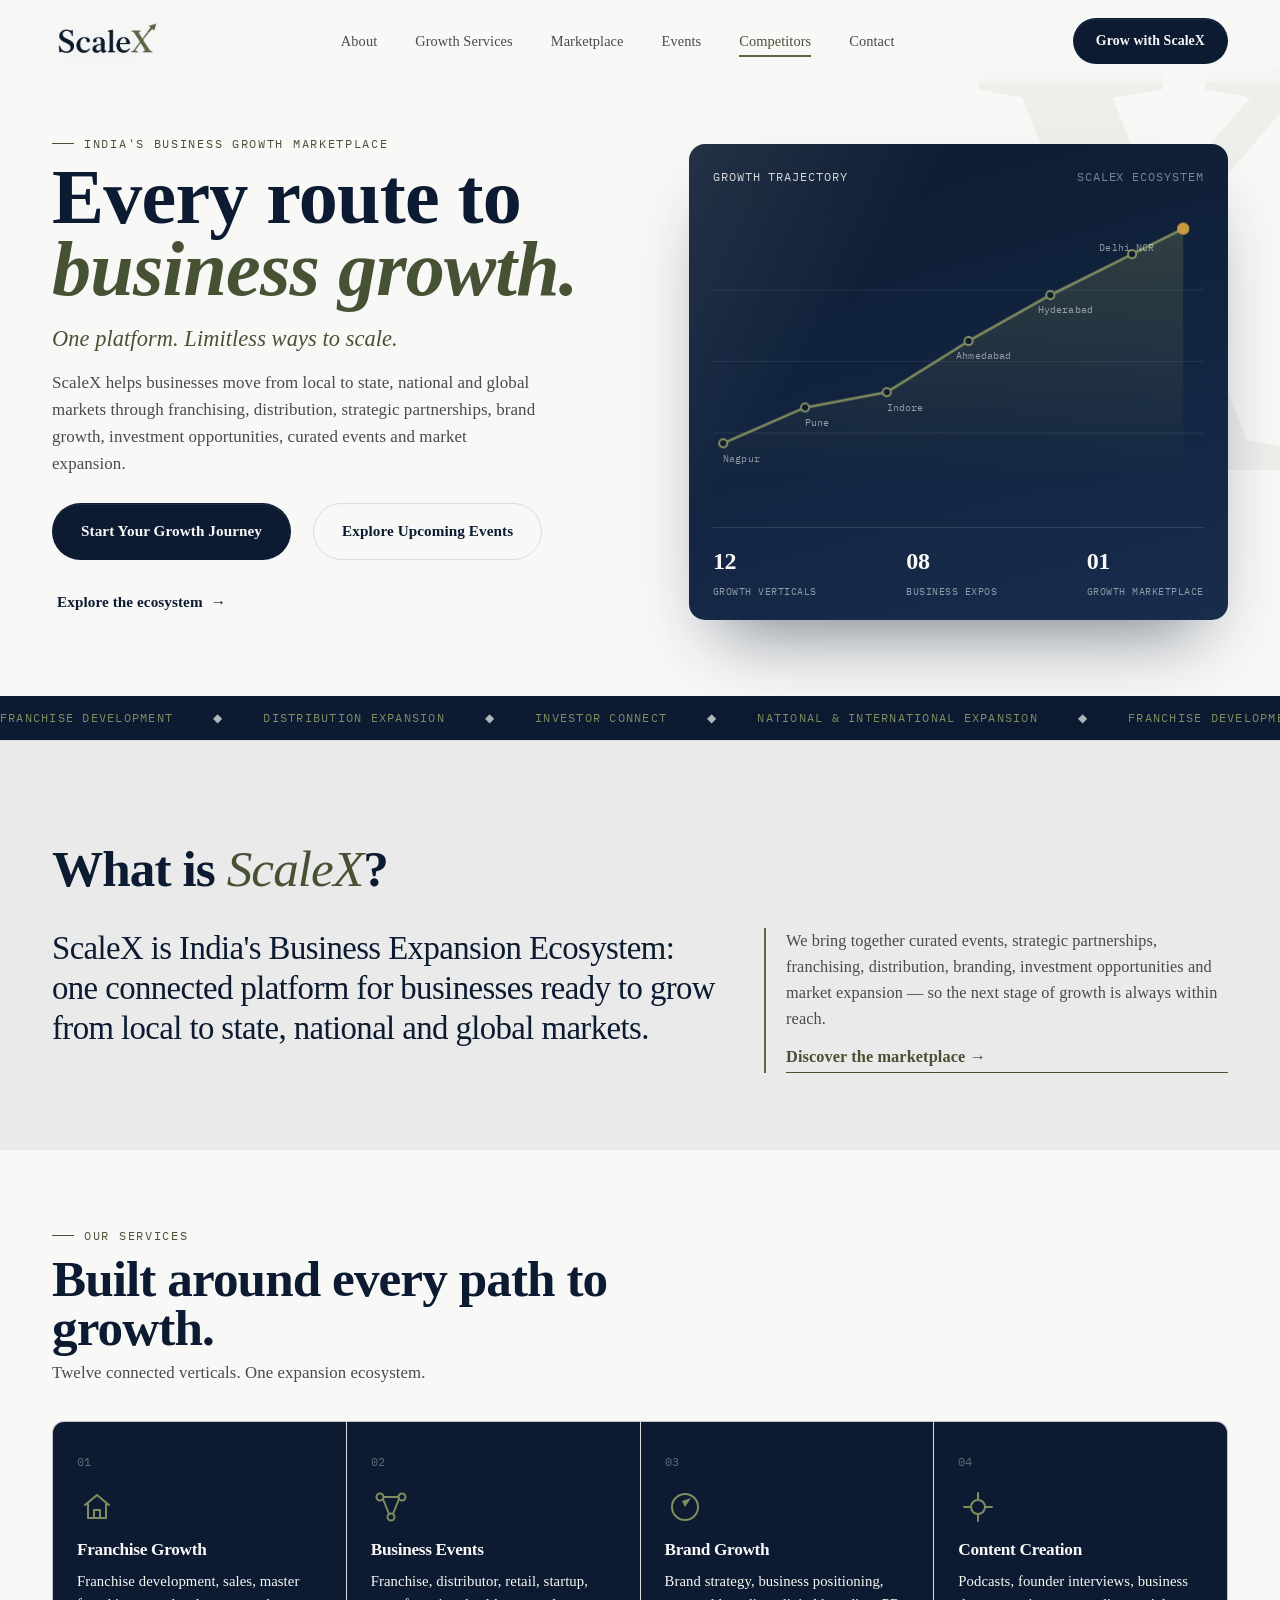
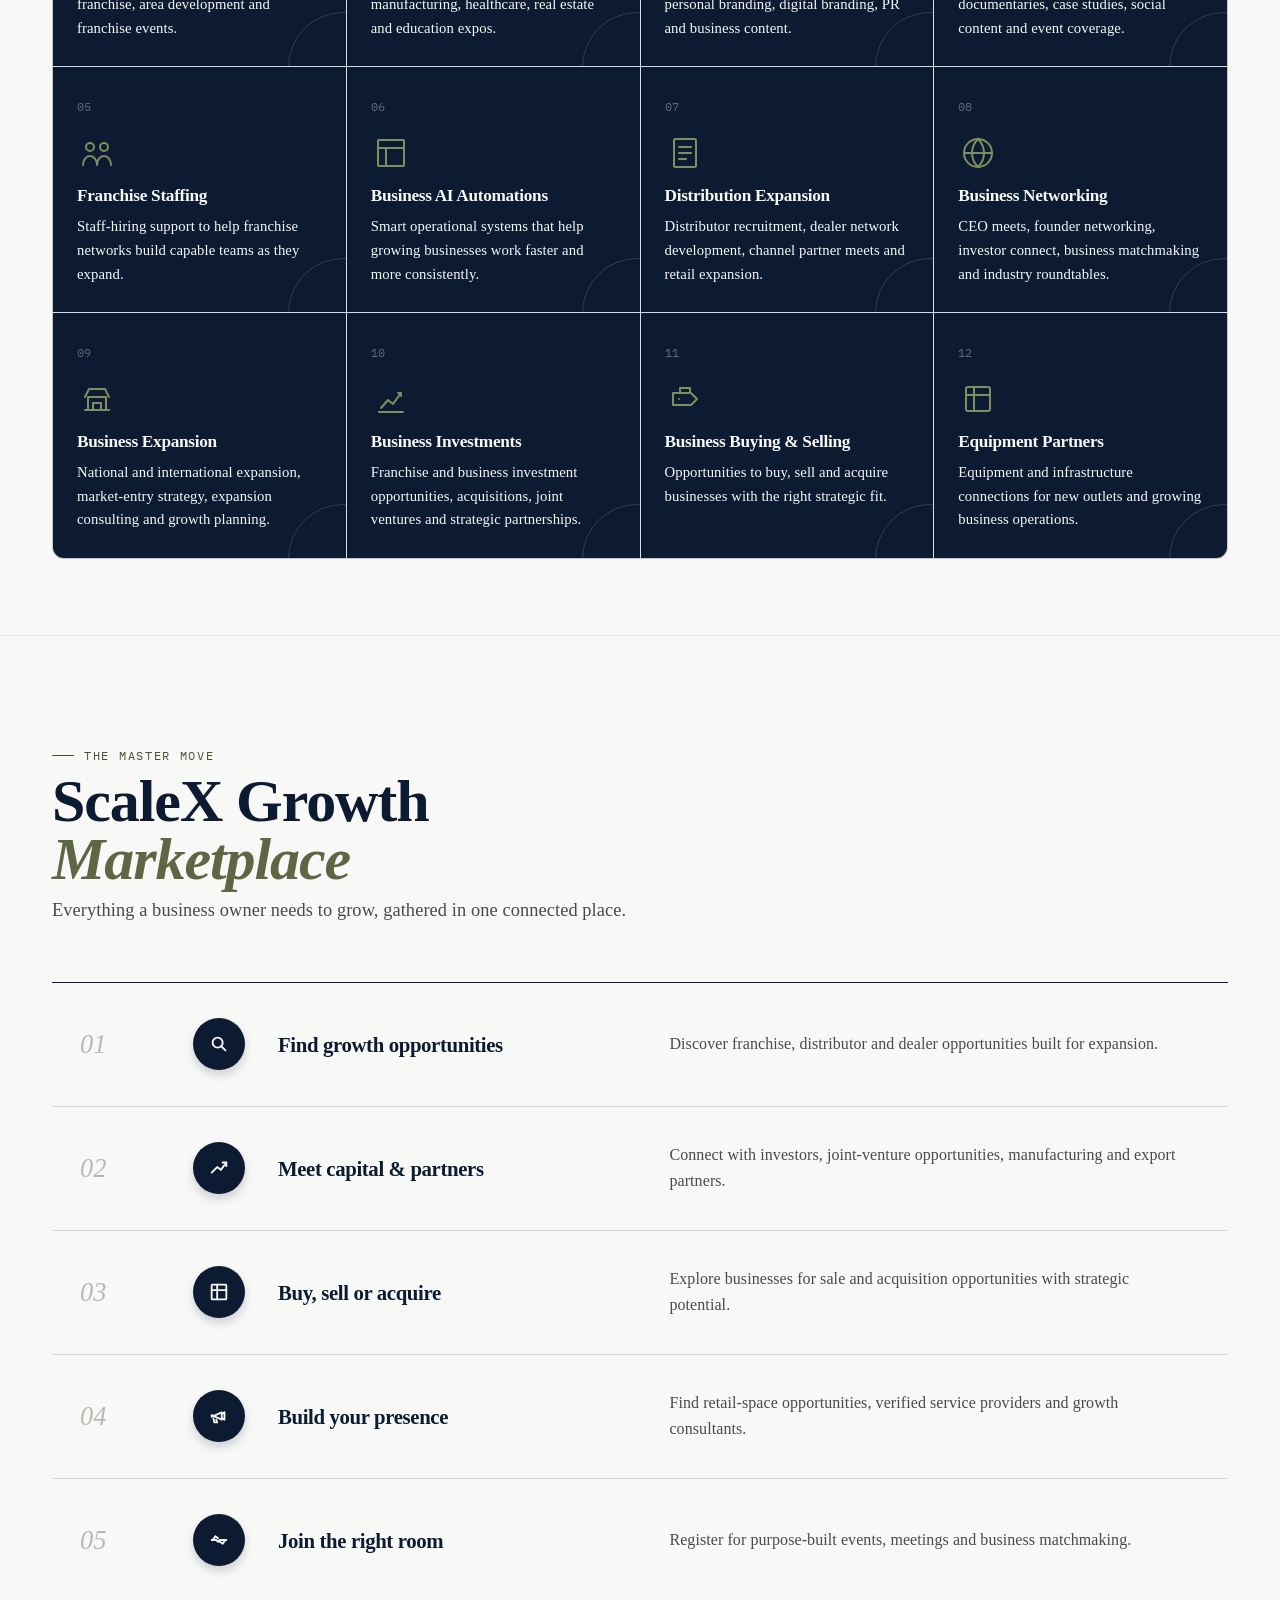
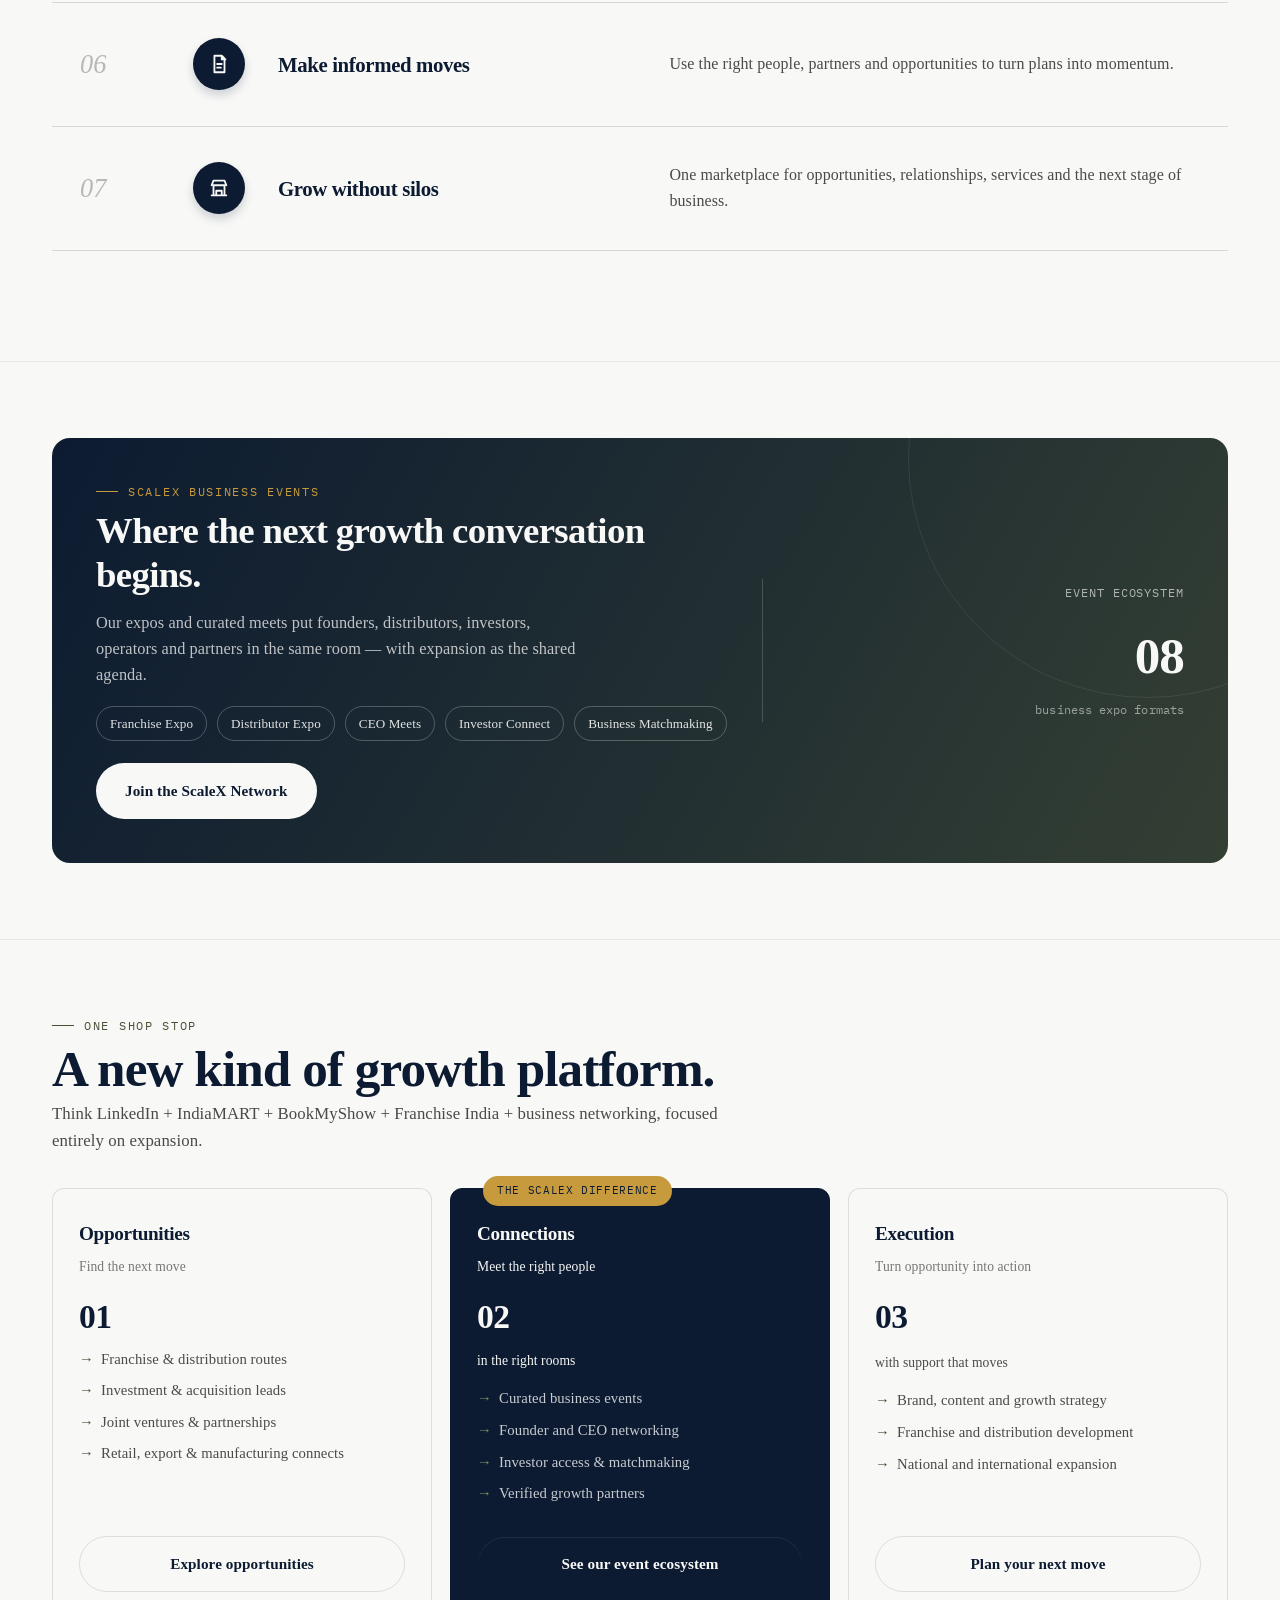
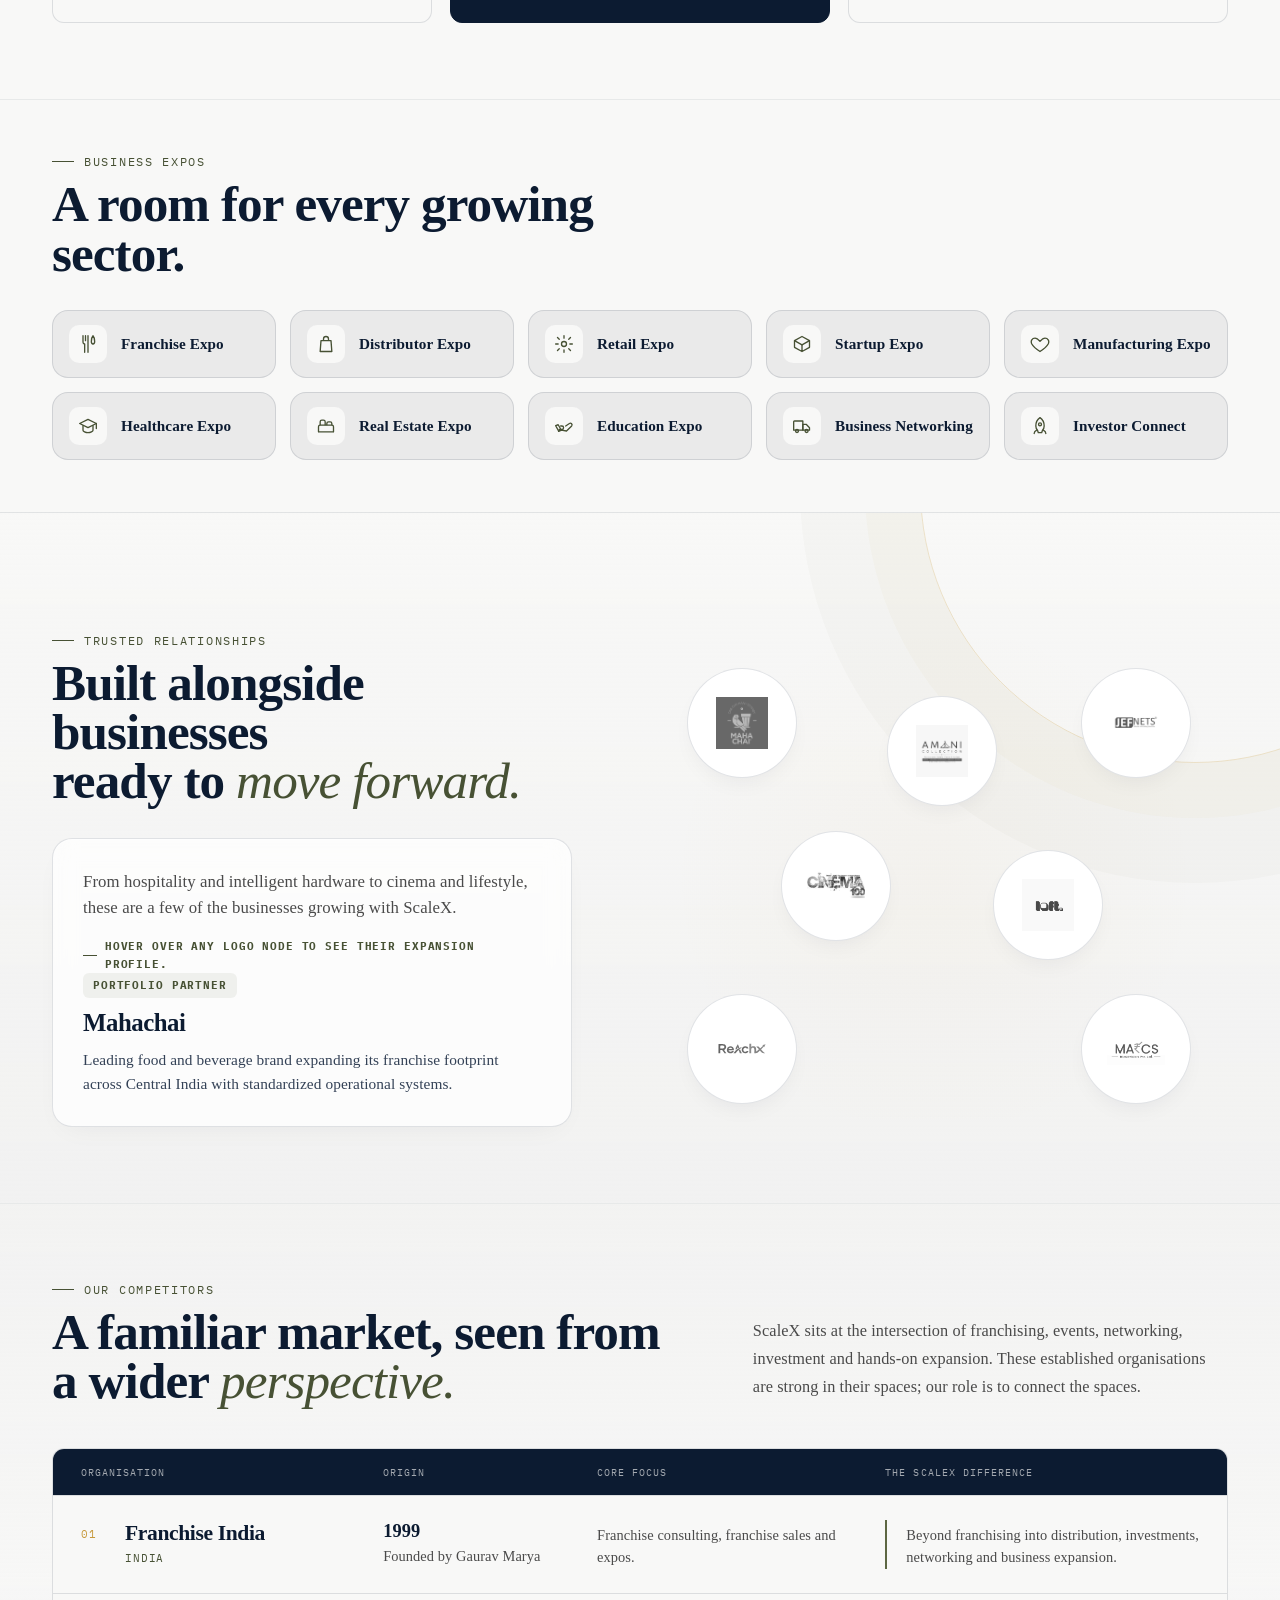
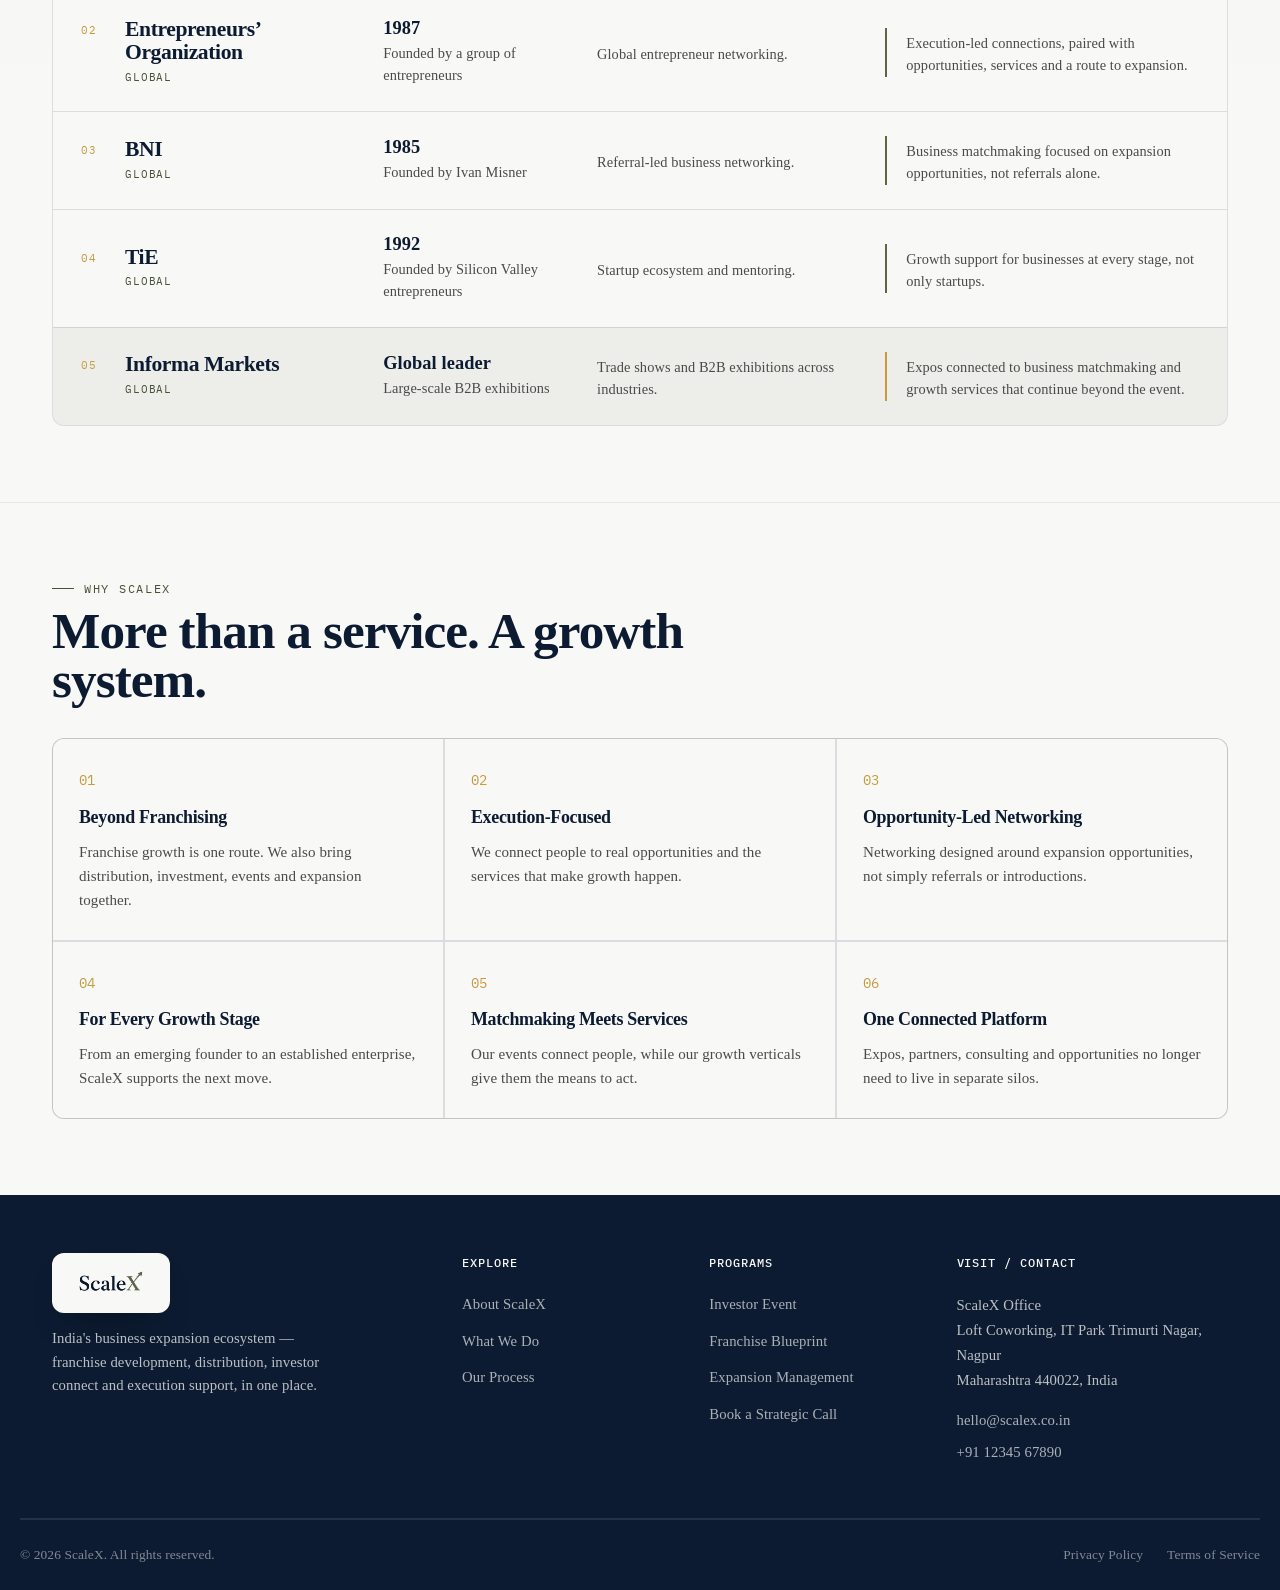
==== index.html @ 01bc5c1a "Initial commit" ====
<!DOCTYPE html>
<html lang="en">
<head>
<meta charset="UTF-8">
<meta name="viewport" content="width=device-width, initial-scale=1.0">
<title>ScaleX — India's Business Expansion Ecosystem</title>
<meta name="description" content="ScaleX is India's business growth marketplace for franchising, distribution, events, brand growth, investment opportunities and expansion partnerships.">
<link rel="icon" type="image/png" href="assets/favicon.png">

<link rel="preconnect" href="https://fonts.googleapis.com">
<link rel="preconnect" href="https://fonts.gstatic.com" crossorigin>
<link href="https://fonts.googleapis.com/css2?family=Inter:wght@400;500;600;700&family=IBM+Plex+Mono:wght@400;500&display=swap" rel="stylesheet">

<link rel="stylesheet" href="style.css">
</head>
<body>

<!-- progress bar -->
<div class="scroll-progress" id="scrollProgress"></div>

<!-- ============ NAV ============ -->
<header class="site-header" id="siteHeader">
  <div class="wrap header-inner">
    <a href="#top" class="brand">
      <img src="assets/logo.png" alt="ScaleX logo" class="brand-mark">
    </a>

    <nav class="main-nav" id="mainNav">
      <a href="#what-is" class="nav-link">About</a>
      <a href="#services" class="nav-link">Growth Services</a>
      <a href="#process" class="nav-link">Marketplace</a>
      <a href="#investor-event" class="nav-link">Events</a>
      <a href="#competitors" class="nav-link">Competitors</a>
      <a href="contact.html" class="nav-link">Contact</a>
    </nav>

    <div class="header-cta">
      <a href="#call-form" class="btn btn-primary btn-sm open-call-form">Grow with ScaleX</a>
    </div>

    <button class="nav-toggle" id="navToggle" aria-label="Toggle menu" aria-expanded="false">
      <span></span><span></span><span></span>
    </button>
  </div>
</header>

<!-- ============ HERO ============ -->
<section class="hero" id="top">
  <div class="hero-watermark" aria-hidden="true">X</div>

  <div class="wrap hero-inner">
    <div class="hero-copy">
      <p class="eyebrow reveal">India's Business Growth Marketplace</p>
      <h1 class="hero-title">
        <span class="reveal" style="--d:0">Every route to</span>
        <span class="reveal accent-italic" style="--d:1">business growth.</span>
      </h1>
      <p class="hero-sub reveal" style="--d:2">One platform. Limitless ways to scale.</p>
      <p class="hero-desc reveal" style="--d:3">
        ScaleX helps businesses move from local to state, national and global markets
        through franchising, distribution, strategic partnerships, brand growth,
        investment opportunities, curated events and market expansion.
      </p>

      <div class="hero-ctas reveal" style="--d:4">
        <a href="#call-form" class="btn btn-primary open-call-form">Start Your Growth Journey</a>
        <a href="#investor-event" class="btn btn-outline">Explore Upcoming Events</a>
        <a href="#services" class="btn btn-text">Explore the ecosystem <span class="arrow-glyph">&#8594;</span></a>
      </div>
    </div>

    <div class="hero-visual reveal" style="--d:2">
      <div class="ascent-card">
        <div class="ascent-head">
          <span class="mono-tag">GROWTH TRAJECTORY</span>
          <span class="mono-tag mono-tag--muted">SCALEX ECOSYSTEM</span>
        </div>
        <svg viewBox="0 0 480 300" class="ascent-svg" id="ascentSvg" preserveAspectRatio="none">
          <defs>
            <linearGradient id="fillGrad" x1="0" y1="0" x2="0" y2="1">
              <stop offset="0%" stop-color="#6F7B4F" stop-opacity="0.35"/>
              <stop offset="100%" stop-color="#6F7B4F" stop-opacity="0"/>
            </linearGradient>
          </defs>
          <!-- grid -->
          <g class="grid-lines">
            <line x1="0" y1="230" x2="480" y2="230"/>
            <line x1="0" y1="160" x2="480" y2="160"/>
            <line x1="0" y1="90" x2="480" y2="90"/>
          </g>
          <path id="areaPath" class="area-path" d="M10,240 L90,205 L170,190 L250,140 L330,95 L410,55 L460,30 L460,280 L10,280 Z" fill="url(#fillGrad)" />
          <path id="linePath" class="line-path" d="M10,240 L90,205 L170,190 L250,140 L330,95 L410,55 L460,30" />
          <g class="node-group">
            <circle cx="10" cy="240" r="4" class="node-dot"/>
            <circle cx="90" cy="205" r="4" class="node-dot"/>
            <circle cx="170" cy="190" r="4" class="node-dot"/>
            <circle cx="250" cy="140" r="4" class="node-dot"/>
            <circle cx="330" cy="95" r="4" class="node-dot"/>
            <circle cx="410" cy="55" r="4" class="node-dot"/>
            <circle cx="460" cy="30" r="5" class="node-dot node-dot--end"/>
          </g>
          <text x="10" y="258" class="node-label">Nagpur</text>
          <text x="90" y="223" class="node-label">Pune</text>
          <text x="170" y="208" class="node-label">Indore</text>
          <text x="238" y="158" class="node-label">Ahmedabad</text>
          <text x="318" y="113" class="node-label">Hyderabad</text>
          <text x="378" y="52" class="node-label">Delhi NCR</text>
        </svg>
        <div class="ascent-foot">
          <div class="ascent-stat">
            <span class="ascent-num">12</span>
            <span class="ascent-lbl">Growth Verticals</span>
          </div>
          <div class="ascent-stat">
            <span class="ascent-num">08</span>
            <span class="ascent-lbl">Business Expos</span>
          </div>
          <div class="ascent-stat">
            <span class="ascent-num">01</span>
            <span class="ascent-lbl">Growth Marketplace</span>
          </div>
        </div>
      </div>
    </div>
  </div>

  <div class="hero-marquee" aria-hidden="true">
    <div class="hero-marquee-track">
      <span>FRANCHISE DEVELOPMENT</span><span>&#9670;</span>
      <span>DISTRIBUTION EXPANSION</span><span>&#9670;</span>
      <span>INVESTOR CONNECT</span><span>&#9670;</span>
      <span>NATIONAL &amp; INTERNATIONAL EXPANSION</span><span>&#9670;</span>
      <span>FRANCHISE DEVELOPMENT</span><span>&#9670;</span>
      <span>DISTRIBUTION EXPANSION</span><span>&#9670;</span>
      <span>INVESTOR CONNECT</span><span>&#9670;</span>
      <span>NATIONAL &amp; INTERNATIONAL EXPANSION</span><span>&#9670;</span>
    </div>
  </div>
</section>

<!-- ============ WHAT IS SCALEX ============ -->
<section class="section what-is" id="what-is">
  <div class="wrap">
    <div class="section-head">
      <p class="eyebrow reveal">About ScaleX</p>
      <h2 class="reveal">What is <span class="accent-italic">ScaleX</span>?</h2>
    </div>
    <div class="what-is-grid">
      <p class="lead-statement reveal">
        ScaleX is India's Business Expansion Ecosystem: one connected platform for
        businesses ready to grow from local to state, national and global markets.
      </p>
      <div class="what-is-side reveal">
        <p>We bring together curated events, strategic partnerships, franchising, distribution, branding, investment opportunities and market expansion &mdash; so the next stage of growth is always within reach.</p>
        <a href="#process" class="text-link">Discover the marketplace <span class="arrow-glyph">&#8594;</span></a>
      </div>
    </div>
  </div>
</section>

<!-- ============ WHAT WE DO ============ -->
<section class="section services" id="services">
  <div class="wrap">
    <div class="section-head">
      <p class="eyebrow reveal">Our Services</p>
      <h2 class="reveal">Built around every path to growth.</h2>
      <p class="section-sub reveal">Twelve connected verticals. One expansion ecosystem.</p>
    </div>

    <div class="services-grid">
      <article class="service-card reveal">
        <span class="service-idx">01</span>
        <div class="service-icon">
          <svg viewBox="0 0 40 40" fill="none"><path d="M8 18L20 8l12 10M11 17v14h18V17" stroke="currentColor" stroke-width="2" stroke-linecap="round" stroke-linejoin="round"/><path d="M17 31v-8h6v8" stroke="currentColor" stroke-width="2" stroke-linejoin="round"/></svg>
        </div>
        <h3>Franchise Growth</h3>
        <p>Franchise development, sales, master franchise, area development and franchise events.</p>
      </article>

      <article class="service-card reveal">
        <span class="service-idx">02</span>
        <div class="service-icon">
          <svg viewBox="0 0 40 40" fill="none"><circle cx="9" cy="10" r="3.5" stroke="currentColor" stroke-width="2"/><circle cx="31" cy="10" r="3.5" stroke="currentColor" stroke-width="2"/><circle cx="20" cy="30" r="3.5" stroke="currentColor" stroke-width="2"/><path d="M12 12l6 15M28 12l-6 15M12.5 10h15" stroke="currentColor" stroke-width="2" stroke-linecap="round"/></svg>
        </div>
        <h3>Business Events</h3>
        <p>Franchise, distributor, retail, startup, manufacturing, healthcare, real estate and education expos.</p>
      </article>

      <article class="service-card reveal">
        <span class="service-idx">03</span>
        <div class="service-icon">
          <svg viewBox="0 0 40 40" fill="none"><circle cx="20" cy="20" r="13" stroke="currentColor" stroke-width="2"/><path d="M20 20l6-9-9 3 3 6z" fill="currentColor"/></svg>
        </div>
        <h3>Brand Growth</h3>
        <p>Brand strategy, business positioning, personal branding, digital branding, PR and business content.</p>
      </article>

      <article class="service-card reveal">
        <span class="service-idx">04</span>
        <div class="service-icon">
          <svg viewBox="0 0 40 40" fill="none"><path d="M20 6v6M20 28v6M6 20h6M28 20h6" stroke="currentColor" stroke-width="2" stroke-linecap="round"/><circle cx="20" cy="20" r="7" stroke="currentColor" stroke-width="2"/></svg>
        </div>
        <h3>Content Creation</h3>
        <p>Podcasts, founder interviews, business documentaries, case studies, social content and event coverage.</p>
      </article>

      <article class="service-card reveal">
        <span class="service-idx">05</span>
        <div class="service-icon">
          <svg viewBox="0 0 40 40" fill="none"><circle cx="13" cy="14" r="4" stroke="currentColor" stroke-width="2"/><circle cx="27" cy="14" r="4" stroke="currentColor" stroke-width="2"/><path d="M6 32c0-5 3-9 7-9s7 4 7 9M20 32c0-5 3-9 7-9s7 4 7 9" stroke="currentColor" stroke-width="2" stroke-linecap="round"/></svg>
        </div>
        <h3>Franchise Staffing</h3>
        <p>Staff-hiring support to help franchise networks build capable teams as they expand.</p>
      </article>

      <article class="service-card reveal">
        <span class="service-idx">06</span>
        <div class="service-icon">
          <svg viewBox="0 0 40 40" fill="none"><rect x="7" y="7" width="26" height="26" rx="1" stroke="currentColor" stroke-width="2"/><path d="M7 15h26M15 33V15" stroke="currentColor" stroke-width="2"/></svg>
        </div>
        <h3>Business AI Automations</h3>
        <p>Smart operational systems that help growing businesses work faster and more consistently.</p>
      </article>

      <article class="service-card reveal">
        <span class="service-idx">07</span>
        <div class="service-icon">
          <svg viewBox="0 0 40 40" fill="none"><rect x="9" y="6" width="22" height="28" rx="1.5" stroke="currentColor" stroke-width="2"/><path d="M14 14h12M14 20h12M14 26h7" stroke="currentColor" stroke-width="2" stroke-linecap="round"/></svg>
        </div>
        <h3>Distribution Expansion</h3>
        <p>Distributor recruitment, dealer network development, channel partner meets and retail expansion.</p>
      </article>

      <article class="service-card reveal">
        <span class="service-idx">08</span>
        <div class="service-icon">
          <svg viewBox="0 0 40 40" fill="none"><circle cx="20" cy="20" r="14" stroke="currentColor" stroke-width="2"/><path d="M6 20h28M20 6c4 4 6 9 6 14s-2 10-6 14c-4-4-6-9-6-14s2-10 6-14z" stroke="currentColor" stroke-width="2"/></svg>
        </div>
        <h3>Business Networking</h3>
        <p>CEO meets, founder networking, investor connect, business matchmaking and industry roundtables.</p>
      </article>
      <article class="service-card reveal">
        <span class="service-idx">09</span>
        <div class="service-icon"><svg viewBox="0 0 40 40" fill="none"><path d="M8 31h24M11 31V18h18v13M8 18l4-8h16l4 8M16 31v-7h8v7" stroke="currentColor" stroke-width="2" stroke-linecap="round" stroke-linejoin="round"/></svg></div>
        <h3>Business Expansion</h3>
        <p>National and international expansion, market-entry strategy, expansion consulting and growth planning.</p>
      </article>
      <article class="service-card reveal">
        <span class="service-idx">10</span>
        <div class="service-icon"><svg viewBox="0 0 40 40" fill="none"><path d="M10 29l7-8 5 4 8-11M27 14h3v3" stroke="currentColor" stroke-width="2" stroke-linecap="round" stroke-linejoin="round"/><path d="M8 33h24" stroke="currentColor" stroke-width="2" stroke-linecap="round"/></svg></div>
        <h3>Business Investments</h3>
        <p>Franchise and business investment opportunities, acquisitions, joint ventures and strategic partnerships.</p>
      </article>
      <article class="service-card reveal">
        <span class="service-idx">11</span>
        <div class="service-icon"><svg viewBox="0 0 40 40" fill="none"><path d="M8 14h18l6 6-6 6H8zM15 14V9h10v5M14 20h.01" stroke="currentColor" stroke-width="2" stroke-linecap="round" stroke-linejoin="round"/></svg></div>
        <h3>Business Buying &amp; Selling</h3>
        <p>Opportunities to buy, sell and acquire businesses with the right strategic fit.</p>
      </article>
      <article class="service-card reveal">
        <span class="service-idx">12</span>
        <div class="service-icon"><svg viewBox="0 0 40 40" fill="none"><rect x="8" y="8" width="24" height="24" rx="2" stroke="currentColor" stroke-width="2"/><path d="M8 16h24M16 8v24" stroke="currentColor" stroke-width="2"/></svg></div>
        <h3>Equipment Partners</h3>
        <p>Equipment and infrastructure connections for new outlets and growing business operations.</p>
      </article>
    </div>
  </div>
</section>

<!-- ============ PROCESS ============ -->
<section class="expansion-process" id="process" aria-labelledby="process-title">
  <div class="wrap">
    <header class="process-header">
      <p class="process-eyebrow">The master move</p>
      <h2 id="process-title">ScaleX Growth <em>Marketplace</em></h2>
      <p>Everything a business owner needs to grow, gathered in one connected place.</p>
    </header>
    <ol class="process-list">
      <li class="process-row">
        <article class="process-card"><span class="process-number">01</span><h3>Find growth opportunities</h3><p>Discover franchise, distributor and dealer opportunities built for expansion.</p></article>
        <span class="process-node"><svg viewBox="0 0 24 24" aria-hidden="true"><circle cx="10.5" cy="10.5" r="5.5"/><path d="m15 15 4 4"/></svg></span>
      </li>
      <li class="process-row">
        <article class="process-card"><span class="process-number">02</span><h3>Meet capital &amp; partners</h3><p>Connect with investors, joint-venture opportunities, manufacturing and export partners.</p></article>
        <span class="process-node"><svg viewBox="0 0 24 24" aria-hidden="true"><path d="M4 17 10 11l4 3 6-8"/><path d="M16 6h4v4"/></svg></span>
      </li>
      <li class="process-row">
        <article class="process-card"><span class="process-number">03</span><h3>Buy, sell or acquire</h3><p>Explore businesses for sale and acquisition opportunities with strategic potential.</p></article>
        <span class="process-node"><svg viewBox="0 0 24 24" aria-hidden="true"><rect x="4" y="4" width="16" height="16" rx="1"/><path d="M4 10h16M10 4v16"/></svg></span>
      </li>
      <li class="process-row">
        <article class="process-card"><span class="process-number">04</span><h3>Build your presence</h3><p>Find retail-space opportunities, verified service providers and growth consultants.</p></article>
        <span class="process-node"><svg viewBox="0 0 24 24" aria-hidden="true"><path d="m4 13 11-5v8L4 11zM15 10l3-2v8l-3-2M6 15l1 4h3l-1-3"/></svg></span>
      </li>
      <li class="process-row">
        <article class="process-card"><span class="process-number">05</span><h3>Join the right room</h3><p>Register for purpose-built events, meetings and business matchmaking.</p></article>
        <span class="process-node"><svg viewBox="0 0 24 24" aria-hidden="true"><path d="M4 12h5l2 2 2-2h7M5 12l3-4 3 2M19 12l-3 4-3-2"/></svg></span>
      </li>
      <li class="process-row">
        <article class="process-card"><span class="process-number">06</span><h3>Make informed moves</h3><p>Use the right people, partners and opportunities to turn plans into momentum.</p></article>
        <span class="process-node"><svg viewBox="0 0 24 24" aria-hidden="true"><path d="M7 3h8l3 3v15H7zM15 3v4h4M10 12h5M10 16h4"/></svg></span>
      </li>
      <li class="process-row">
        <article class="process-card"><span class="process-number">07</span><h3>Grow without silos</h3><p>One marketplace for opportunities, relationships, services and the next stage of business.</p></article>
        <span class="process-node"><svg viewBox="0 0 24 24" aria-hidden="true"><path d="M4 20h16M6 20V9h12v11M4 9l2-5h12l2 5M9 20v-5h6v5"/></svg></span>
      </li>
    </ol>
  </div>
</section>

<!-- ============ INVESTOR EVENT ============ -->
<section class="section investor" id="investor-event">
  <div class="wrap">
    <div class="investor-panel reveal">
      <div class="investor-copy">
        <p class="eyebrow eyebrow--light">ScaleX Business Events</p>
        <h2 class="light-h2">Where the next growth conversation begins.</h2>
        <p class="investor-desc">Our expos and curated meets put founders, distributors,
          investors, operators and partners in the same room &mdash; with expansion as the
          shared agenda.</p>

        <div class="chip-row">
          <span class="chip">Franchise Expo</span>
          <span class="chip">Distributor Expo</span>
          <span class="chip">CEO Meets</span>
          <span class="chip">Investor Connect</span>
          <span class="chip">Business Matchmaking</span>
        </div>

        <a href="#call-form" class="btn btn-light open-call-form">Join the ScaleX Network</a>
      </div>

      <div class="investor-price">
        <span class="mono-tag mono-tag--light">EVENT ECOSYSTEM</span>
        <div class="price-figure">08</div>
        <span class="price-sub">business expo formats</span>
      </div>
    </div>
  </div>
</section>

<!-- ============ PRICING / COMMERCIALS ============ -->
<section class="section pricing" id="pricing">
  <div class="wrap">
    <div class="section-head">
      <p class="eyebrow reveal">One shop stop</p>
      <h2 class="reveal">A new kind of growth platform.</h2>
      <p class="section-sub reveal">Think LinkedIn + IndiaMART + BookMyShow + Franchise India + business networking, focused entirely on expansion.</p>
    </div>

    <div class="pricing-grid">
      <div class="price-card reveal">
        <h3>Opportunities</h3>
        <p class="price-tagline">Find the next move</p>
        <div class="price-amount">01</div>
        <ul class="price-list">
          <li>Franchise &amp; distribution routes</li>
          <li>Investment &amp; acquisition leads</li>
          <li>Joint ventures &amp; partnerships</li>
          <li>Retail, export &amp; manufacturing connects</li>
        </ul>
        <a href="#process" class="btn btn-outline btn-block">Explore opportunities</a>
      </div>

      <div class="price-card price-card--featured reveal">
        <span class="price-badge">The ScaleX Difference</span>
        <h3>Connections</h3>
        <p class="price-tagline">Meet the right people</p>
        <div class="price-amount">02</div>
        <p class="price-alt">in the right rooms</p>
        <ul class="price-list">
          <li>Curated business events</li>
          <li>Founder and CEO networking</li>
          <li>Investor access &amp; matchmaking</li>
          <li>Verified growth partners</li>
        </ul>
        <a href="#investor-event" class="btn btn-primary btn-block">See our event ecosystem</a>
      </div>

      <div class="price-card reveal">
        <h3>Execution</h3>
        <p class="price-tagline">Turn opportunity into action</p>
        <div class="price-amount">03</div>
        <p class="price-alt">with support that moves</p>
        <ul class="price-list">
          <li>Brand, content and growth strategy</li>
          <li>Franchise and distribution development</li>
          <li>National and international expansion</li>
        </ul>
        <a href="#call-form" class="btn btn-outline btn-block open-call-form">Plan your next move</a>
      </div>
    </div>
  </div>
</section>

<!-- ============ INDUSTRIES ============ -->
<section class="section industries">
  <div class="wrap">
    <div class="section-head">
      <p class="eyebrow reveal">Business Expos</p>
      <h2 class="reveal">A room for every growing sector.</h2>
    </div>

    <div class="industry-grid">
      <div class="industry-card reveal" style="--d:0">
        <span class="industry-icon"><svg viewBox="0 0 24 24" fill="none"><path d="M6 2v8a2 2 0 0 0 2 2v10M6 2v6M9 2v6M12 2v20M18 2c-2 2-2 5-2 7 0 2 1 3 2 3s2-1 2-3c0-2 0-5-2-7z" stroke="currentColor" stroke-width="1.6" stroke-linecap="round" stroke-linejoin="round"/></svg></span>
        <span class="industry-name">Franchise Expo</span>
      </div>
      <div class="industry-card reveal" style="--d:1">
        <span class="industry-icon"><svg viewBox="0 0 24 24" fill="none"><path d="M6 8h12l1 13H5L6 8z" stroke="currentColor" stroke-width="1.6" stroke-linejoin="round"/><path d="M9 8V6a3 3 0 0 1 6 0v2" stroke="currentColor" stroke-width="1.6"/></svg></span>
        <span class="industry-name">Distributor Expo</span>
      </div>
      <div class="industry-card reveal" style="--d:2">
        <span class="industry-icon"><svg viewBox="0 0 24 24" fill="none"><circle cx="12" cy="12" r="3" stroke="currentColor" stroke-width="1.6"/><path d="M12 2v3M12 19v3M4.2 4.2l2.1 2.1M17.7 17.7l2.1 2.1M2 12h3M19 12h3M4.2 19.8l2.1-2.1M17.7 6.3l2.1-2.1" stroke="currentColor" stroke-width="1.6" stroke-linecap="round"/></svg></span>
        <span class="industry-name">Retail Expo</span>
      </div>
      <div class="industry-card reveal" style="--d:3">
        <span class="industry-icon"><svg viewBox="0 0 24 24" fill="none"><path d="M3 8l9-5 9 5-9 5-9-5z" stroke="currentColor" stroke-width="1.6" stroke-linejoin="round"/><path d="M3 8v8l9 5 9-5V8M12 13v8" stroke="currentColor" stroke-width="1.6" stroke-linejoin="round"/></svg></span>
        <span class="industry-name">Startup Expo</span>
      </div>
      <div class="industry-card reveal" style="--d:4">
        <span class="industry-icon"><svg viewBox="0 0 24 24" fill="none"><path d="M12 21s-7.5-4.7-10-9.3C.5 8.2 2.6 5 6 5c2 0 3.5 1.1 6 3.8C14.5 6.1 16 5 18 5c3.4 0 5.5 3.2 4 6.7C19.5 16.3 12 21 12 21z" stroke="currentColor" stroke-width="1.6" stroke-linejoin="round"/></svg></span>
        <span class="industry-name">Manufacturing Expo</span>
      </div>
      <div class="industry-card reveal" style="--d:0">
        <span class="industry-icon"><svg viewBox="0 0 24 24" fill="none"><path d="M2 9l10-5 10 5-10 5-10-5z" stroke="currentColor" stroke-width="1.6" stroke-linejoin="round"/><path d="M6 11.5V17c0 1.4 3 3 6 3s6-1.6 6-3v-5.5M22 9v6" stroke="currentColor" stroke-width="1.6" stroke-linecap="round" stroke-linejoin="round"/></svg></span>
        <span class="industry-name">Healthcare Expo</span>
      </div>
      <div class="industry-card reveal" style="--d:1">
        <span class="industry-icon"><svg viewBox="0 0 24 24" fill="none"><path d="M3 19v-6a2 2 0 0 1 2-2h14a2 2 0 0 1 2 2v6" stroke="currentColor" stroke-width="1.6" stroke-linecap="round"/><path d="M3 19h18M5 11V7a2 2 0 0 1 2-2h2a2 2 0 0 1 2 2v4M13 11V9a2 2 0 0 1 2-2h2a2 2 0 0 1 2 2v2" stroke="currentColor" stroke-width="1.6" stroke-linejoin="round"/></svg></span>
        <span class="industry-name">Real Estate Expo</span>
      </div>
      <div class="industry-card reveal" style="--d:2">
        <span class="industry-icon"><svg viewBox="0 0 24 24" fill="none"><path d="M8 12h1.5a2 2 0 0 1 0 4H6M14 12l4.5-3a2 2 0 0 1 2.7 2.9L15 18l-6-1-3.5 1.5" stroke="currentColor" stroke-width="1.6" stroke-linecap="round" stroke-linejoin="round"/><path d="M2 11.5l3-1 3.5 6-3 1.5-3.5-6.5z" stroke="currentColor" stroke-width="1.6" stroke-linejoin="round"/></svg></span>
        <span class="industry-name">Education Expo</span>
      </div>
      <div class="industry-card reveal" style="--d:3">
        <span class="industry-icon"><svg viewBox="0 0 24 24" fill="none"><path d="M2 17V7a1 1 0 0 1 1-1h10v11H2z" stroke="currentColor" stroke-width="1.6" stroke-linejoin="round"/><path d="M13 10h4l4 4v3h-8v-7z" stroke="currentColor" stroke-width="1.6" stroke-linejoin="round"/><circle cx="6" cy="18" r="1.8" stroke="currentColor" stroke-width="1.6"/><circle cx="17.5" cy="18" r="1.8" stroke="currentColor" stroke-width="1.6"/></svg></span>
        <span class="industry-name">Business Networking</span>
      </div>
      <div class="industry-card reveal" style="--d:4">
        <span class="industry-icon"><svg viewBox="0 0 24 24" fill="none"><path d="M12 2c3 2 5 6 5 10 0 2-1 4-2 5l-1 3h-4l-1-3c-1-1-2-3-2-5 0-4 2-8 5-10z" stroke="currentColor" stroke-width="1.6" stroke-linejoin="round"/><circle cx="12" cy="10" r="1.8" stroke="currentColor" stroke-width="1.6"/><path d="M8 17c-2 1-3 2-3 4M16 17c2 1 3 2 3 4" stroke="currentColor" stroke-width="1.6" stroke-linecap="round"/></svg></span>
        <span class="industry-name">Investor Connect</span>
      </div>
    </div>
  </div>
</section>

<!-- ============ CLIENTS & PARTNERS ============ -->
<section class="section client-partners" id="clients" aria-labelledby="clients-title">
  <div class="wrap client-partners-wrap">
    
    <!-- Left Column: Editorial Head & Detail Box -->
    <div class="relationship-details-col">
      <div class="section-head client-partners-head">
        <p class="eyebrow reveal">Trusted relationships</p>
        <h2 class="reveal" id="clients-title">Built alongside businesses<br>ready to <span class="accent-italic">move forward.</span></h2>
      </div>
      
      <!-- Interactive Detail Box -->
      <div class="relationship-info-box reveal">
        <div class="info-box-default" id="relationshipDefaultInfo">
          <p>From hospitality and intelligent hardware to cinema and lifestyle, these are a few of the businesses growing with ScaleX.</p>
          <span class="info-box-hint">Hover over any logo node to see their expansion profile.</span>
        </div>
        <div class="info-box-active" id="relationshipActiveInfo" hidden>
          <span class="info-box-category" id="relationshipCategory">Portfolio Partner</span>
          <h4 class="info-box-title" id="relationshipTitle">Mahachai</h4>
          <p class="info-box-desc" id="relationshipDesc">Leading food and beverage brand expanding its franchise footprint across Central India with standardized operational systems.</p>
        </div>
      </div>
    </div>
    
    <!-- Right Column: Staggered Floating Logo Canvas -->
    <div class="relationship-canvas-col reveal">
      <div class="logo-canvas">
        
        <!-- Logo 1: Mahachai -->
        <div class="canvas-logo-wrapper float-delay-1">
          <div class="canvas-logo-node" 
               data-category="Portfolio Partner" 
               data-title="Mahachai" 
               data-desc="A highly popular standardized F&amp;B franchise system expanding retail outlets across Maharashtra and Central India.">
            <img src="Cinema100.png" alt="Mahachai logo" class="relationship-logo" style="display:none;"> <!-- preload or hidden dummy for safety, wait, let's keep the real one inside -->
            <img src="Mahachai.png" alt="Mahachai logo" class="relationship-logo">
          </div>
        </div>

        <!-- Logo 2: Amani Hotels -->
        <div class="canvas-logo-wrapper float-delay-2">
          <div class="canvas-logo-node" 
               data-category="Portfolio Partner" 
               data-title="Amani Group of Hotels" 
               data-desc="A premium boutique hospitality collection scaling luxury stays, resorts, and experiential hotels in key tourist destinations.">
            <img src="Amani_Hotels.png" alt="Amani Group of Hotels logo" class="relationship-logo">
          </div>
        </div>

        <!-- Logo 3: Jefnets -->
        <div class="canvas-logo-wrapper float-delay-3">
          <div class="canvas-logo-node" 
               data-category="Portfolio Partner" 
               data-title="Jefnets" 
               data-desc="An innovative technology and network services provider building scalable retail IT infrastructure and cloud systems.">
            <img src="assets/jefnets.png" alt="Jefnets logo" class="relationship-logo">
          </div>
        </div>

        <!-- Logo 4: Cinema 100 -->
        <div class="canvas-logo-wrapper float-delay-4">
          <div class="canvas-logo-node" 
               data-category="Portfolio Partner" 
               data-title="Cinema 100" 
               data-desc="A regional cinema and entertainment chain scaling multi-screen theaters and modern cinematic experiences.">
            <img src="Cinema100.png" alt="Cinema 100 logo" class="relationship-logo">
          </div>
        </div>

        <!-- Logo 5: Loft -->
        <div class="canvas-logo-wrapper float-delay-5">
          <div class="canvas-logo-node" 
               data-category="Portfolio Partner" 
               data-title="Loft" 
               data-desc="A high-end co-working space provider offering flexible, design-led business infrastructure and premium environments.">
            <img src="Loft.png" alt="Loft logo" class="relationship-logo">
          </div>
        </div>

        <!-- Logo 6: ReachX -->
        <div class="canvas-logo-wrapper float-delay-6">
          <div class="canvas-logo-node" 
               data-category="Marketing &amp; Operational Partner" 
               data-title="ReachX" 
               data-desc="Our marketing execution partner developing digital platforms and growth automations for franchise networks.">
            <img src="ReachX.svg" alt="ReachX logo" class="relationship-logo">
          </div>
        </div>

        <!-- Logo 7: MARCS BizAdvisors -->
        <div class="canvas-logo-wrapper float-delay-7">
          <div class="canvas-logo-node" 
               data-category="Legal Advisory Partner" 
               data-title="MARCS BizAdvisors" 
               data-desc="Our legal advisory partner facilitating franchise agreements, corporate compliance, and expansion structures.">
            <img src="assets/marcs-bizadvisors.png" alt="MARCS BizAdvisors Private Limited logo" class="relationship-logo">
          </div>
        </div>

      </div>
    </div>
    
  </div>
</section>

<!-- ============ OUR COMPETITORS ============ -->
<section class="section competitors" id="competitors" aria-labelledby="competitors-title">
  <div class="wrap">
    <div class="competitors-intro">
      <div class="section-head">
        <p class="eyebrow reveal">Our Competitors</p>
        <h2 class="reveal" id="competitors-title">A familiar market, seen from a wider <span class="accent-italic">perspective.</span></h2>
      </div>
      <p class="competitors-lead reveal">ScaleX sits at the intersection of franchising, events, networking, investment and hands-on expansion. These established organisations are strong in their spaces; our role is to connect the spaces.</p>
    </div>

    <div class="competitor-comparison reveal" role="region" aria-label="Competitor comparison">
      <div class="competitor-labels" aria-hidden="true">
        <span>Organisation</span><span>Origin</span><span>Core focus</span><span>The ScaleX difference</span>
      </div>

      <article class="competitor-row">
        <div class="competitor-company"><span class="competitor-index">01</span><h3>Franchise India</h3><p>India</p></div>
        <div class="competitor-origin"><span class="mobile-field">Origin</span><strong>1999</strong><p>Founded by Gaurav Marya</p></div>
        <div class="competitor-focus"><span class="mobile-field">Core focus</span><p>Franchise consulting, franchise sales and expos.</p></div>
        <div class="competitor-difference"><span class="mobile-field">The ScaleX difference</span><p>Beyond franchising into distribution, investments, networking and business expansion.</p></div>
      </article>

      <article class="competitor-row">
        <div class="competitor-company"><span class="competitor-index">02</span><h3>Entrepreneurs&rsquo; Organization</h3><p>Global</p></div>
        <div class="competitor-origin"><span class="mobile-field">Origin</span><strong>1987</strong><p>Founded by a group of entrepreneurs</p></div>
        <div class="competitor-focus"><span class="mobile-field">Core focus</span><p>Global entrepreneur networking.</p></div>
        <div class="competitor-difference"><span class="mobile-field">The ScaleX difference</span><p>Execution-led connections, paired with opportunities, services and a route to expansion.</p></div>
      </article>

      <article class="competitor-row">
        <div class="competitor-company"><span class="competitor-index">03</span><h3>BNI</h3><p>Global</p></div>
        <div class="competitor-origin"><span class="mobile-field">Origin</span><strong>1985</strong><p>Founded by Ivan Misner</p></div>
        <div class="competitor-focus"><span class="mobile-field">Core focus</span><p>Referral-led business networking.</p></div>
        <div class="competitor-difference"><span class="mobile-field">The ScaleX difference</span><p>Business matchmaking focused on expansion opportunities, not referrals alone.</p></div>
      </article>

      <article class="competitor-row">
        <div class="competitor-company"><span class="competitor-index">04</span><h3>TiE</h3><p>Global</p></div>
        <div class="competitor-origin"><span class="mobile-field">Origin</span><strong>1992</strong><p>Founded by Silicon Valley entrepreneurs</p></div>
        <div class="competitor-focus"><span class="mobile-field">Core focus</span><p>Startup ecosystem and mentoring.</p></div>
        <div class="competitor-difference"><span class="mobile-field">The ScaleX difference</span><p>Growth support for businesses at every stage, not only startups.</p></div>
      </article>

      <article class="competitor-row competitor-row--featured">
        <div class="competitor-company"><span class="competitor-index">05</span><h3>Informa Markets</h3><p>Global</p></div>
        <div class="competitor-origin"><span class="mobile-field">Origin</span><strong>Global leader</strong><p>Large-scale B2B exhibitions</p></div>
        <div class="competitor-focus"><span class="mobile-field">Core focus</span><p>Trade shows and B2B exhibitions across industries.</p></div>
        <div class="competitor-difference"><span class="mobile-field">The ScaleX difference</span><p>Expos connected to business matchmaking and growth services that continue beyond the event.</p></div>
      </article>
    </div>
  </div>
</section>

<!-- ============ WHY SCALEX ============ -->
<section class="section why">
  <div class="wrap">
    <div class="section-head">
      <p class="eyebrow reveal">Why ScaleX</p>
      <h2 class="reveal">More than a service. A growth system.</h2>
    </div>

    <div class="why-grid">
      <div class="why-card reveal">
        <span class="why-num">01</span>
        <h4>Beyond Franchising</h4>
        <p>Franchise growth is one route. We also bring distribution, investment, events and expansion together.</p>
      </div>
      <div class="why-card reveal">
        <span class="why-num">02</span>
        <h4>Execution-Focused</h4>
        <p>We connect people to real opportunities and the services that make growth happen.</p>
      </div>
      <div class="why-card reveal">
        <span class="why-num">03</span>
        <h4>Opportunity-Led Networking</h4>
        <p>Networking designed around expansion opportunities, not simply referrals or introductions.</p>
      </div>
      <div class="why-card reveal">
        <span class="why-num">04</span>
        <h4>For Every Growth Stage</h4>
        <p>From an emerging founder to an established enterprise, ScaleX supports the next move.</p>
      </div>
      <div class="why-card reveal">
        <span class="why-num">05</span>
        <h4>Matchmaking Meets Services</h4>
        <p>Our events connect people, while our growth verticals give them the means to act.</p>
      </div>
      <div class="why-card reveal">
        <span class="why-num">06</span>
        <h4>One Connected Platform</h4>
        <p>Expos, partners, consulting and opportunities no longer need to live in separate silos.</p>
      </div>
    </div>
  </div>
</section>

<!-- ============ FOOTER / CONTACT ============ -->
<footer class="site-footer" id="contact">
  <div class="wrap footer-top">
    <div class="footer-col footer-brand">
      <span class="footer-logo-chip"><img src="assets/logo.png" alt="ScaleX logo" class="footer-logo"></span>
      <p>India's business expansion ecosystem &mdash; franchise development, distribution, investor connect and execution support, in one place.</p>
    </div>

    <div class="footer-col">
      <h5>Explore</h5>
      <a href="index.html#what-is">About ScaleX</a>
      <a href="index.html#services">What We Do</a>
      <a href="index.html#process">Our Process</a>
    </div>

    <div class="footer-col">
      <h5>Programs</h5>
      <a href="index.html#investor-event">Investor Event</a>
      <a href="index.html#pricing">Franchise Blueprint</a>
      <a href="index.html#pricing">Expansion Management</a>
      <a href="contact.html#form-title">Book a Strategic Call</a>
    </div>

    <div class="footer-col footer-contact">
      <h5>Visit / Contact</h5>
      <p class="footer-address">ScaleX Office<br>Loft Coworking, IT Park Trimurti Nagar, Nagpur<br>Maharashtra 440022, India</p>
      <a href="mailto:hello@scalex.co.in" class="footer-link-line">hello@scalex.co.in</a>
      <a href="tel:+911234567890" class="footer-link-line">+91 12345 67890</a>
    </div>
  </div>

  <div class="wrap footer-bottom">
    <span>&copy; <span id="year"></span> ScaleX. All rights reserved.</span>
    <div class="footer-bottom-links"><a href="#">Privacy Policy</a><a href="#">Terms of Service</a></div>
  </div>
</footer>

<div class="call-form-modal" id="callFormModal" hidden>
  <div class="call-form-card" role="dialog" aria-modal="true" aria-labelledby="call-form-title">
    <button class="call-modal-close" id="callFormClose" type="button" aria-label="Close form">&times;</button>
    <p class="eyebrow">Start a conversation</p>
    <h2 id="call-form-title">Book a strategic call</h2>
    <p>Tell us a little about your business and our team will be in touch.</p>
    <form class="strategic-call-form" id="strategicCallForm" novalidate>
      <label>Full name<span class="form-control"><svg aria-hidden="true" viewBox="0 0 24 24" fill="none" focusable="false"><circle cx="12" cy="8" r="3.5"/><path d="M4.5 20c.8-3.5 3.5-5.5 7.5-5.5s6.7 2 7.5 5.5"/></svg><input type="text" name="name" autocomplete="name" aria-describedby="name-error"></span><span class="form-error" id="name-error"></span></label>
      <label>Work email<span class="form-control"><svg aria-hidden="true" viewBox="0 0 24 24" fill="none" focusable="false"><rect x="3.5" y="5.5" width="17" height="13" rx="2"/><path d="m4.5 7 7.5 5.5L19.5 7"/></svg><input type="email" name="email" autocomplete="email" aria-describedby="email-error"></span><span class="form-error" id="email-error"></span></label>
      <label>Phone number<span class="form-control"><svg aria-hidden="true" viewBox="0 0 24 24" fill="none" focusable="false"><path d="M7 3.8h2.2l1.2 4-1.7 1.6a14.4 14.4 0 0 0 5.9 5.9l1.6-1.7 4 1.2V17c0 1.2-1 2.2-2.2 2.2C10.2 19.2 4.8 13.8 4.8 7 4.8 5.8 5.8 4 7 3.8Z"/></svg><input type="tel" name="phone" autocomplete="tel" inputmode="tel" aria-describedby="phone-error"></span><span class="form-error" id="phone-error"></span></label>
      <label>Business name<span class="form-control"><svg aria-hidden="true" viewBox="0 0 24 24" fill="none" focusable="false"><path d="M4.5 20V7.5h15V20M8 7.5V4h8v3.5M8.5 11h1M14.5 11h1M8.5 14.5h1M14.5 14.5h1M11 20v-3.5h2V20"/></svg><input type="text" name="business" autocomplete="organization" aria-describedby="business-error"></span><span class="form-error" id="business-error"></span></label>
      <label>About your expansion<span class="form-control form-control--message"><svg aria-hidden="true" viewBox="0 0 24 24" fill="none" focusable="false"><path d="M5 5.5h14v10H9l-4 3v-13Z"/><path d="M8.5 9h7M8.5 12h4.5"/></svg><textarea name="message" rows="3" aria-describedby="message-error"></textarea></span><span class="form-error" id="message-error"></span></label>
      <button class="btn btn-primary" type="submit">Send message <span class="arrow-glyph">&#8594;</span></button>
    </form>
  </div>
</div>

<div class="call-confirmation" id="callConfirmation" hidden>
  <div class="call-confirmation-card" role="dialog" aria-modal="true" aria-labelledby="confirmation-title">
    <p class="eyebrow">Thank you</p>
    <h2 id="confirmation-title">Your message is sent.</h2>
    <p>We will get back to you shortly.</p>
    <button class="btn btn-primary" id="confirmationBack" type="button">Back</button>
  </div>
</div>

<button class="back-to-top" id="backToTop" aria-label="Back to top">&#8593;</button>

<script src="script.js"></script>
</body>
</html>
---- style.css ----
/* ===================================================================
   ScaleX — Design tokens
=================================================================== */
:root{
  /* ---- ScaleX brand palette ---- */
  --navy: #0C1B31;        /* Primary — Deep Navy */
  --navy-2: #182C4D;
  --navy-soft: #253C5F;
  --olive: #5D6743;       /* Secondary — Olive Green */
  --olive-dark: #475134;  /* Hover — Forest Olive */
  --olive-light: #818C5F;
  --gold: #C79A3D;
  --paper: #F8F8F7;       /* Background — Warm White */
  --paper-2: #EAEAEA;     /* Surface — Light Gray */
  --ink: #0C1B31;
  --ink-soft: #4A4A4A;    /* Text — Charcoal */
  --ink-faint: #777777;
  --line: rgba(12,27,49,0.12);
  --line-soft: rgba(12,27,49,0.07);

  /* ---- Typography ---- */
  --font-hero: 'Cormorant Garamond', serif;   /* Hero Heading — 600–700 */
  --font-display: 'Times New Roman MT Condensed', 'Times New Roman', serif;
  --font-body: 'Times New Roman MT Condensed', 'Times New Roman', serif;
  --font-mono: 'IBM Plex Mono', monospace;

  --container: 1240px;
  --radius: 12px;
  --ease: cubic-bezier(.19,1,.22,1);
}

/* ===================================================================
   Reset
=================================================================== */
*,*::before,*::after{ box-sizing: border-box; }
html{ scroll-behavior: smooth; scroll-padding-top: 90px; }
body{
  margin:0;
  background: var(--paper);
  color: var(--ink);
  font-family: var(--font-body);
  font-size: 16px;
  line-height: 1.6;
  -webkit-font-smoothing: antialiased;
  overflow-x: hidden;
}
body.form-modal-open{ overflow:hidden; }
img{ max-width:100%; display:block; }
a{ color:inherit; text-decoration:none; }
ul{ margin:0; padding:0; list-style:none; }
h1,h2,h3,h4,h5{ margin:0; font-family: var(--font-display); color: var(--navy); font-weight:600; }
p{ margin:0; }
button{ font-family: inherit; cursor:pointer; }

@media (prefers-reduced-motion: reduce){
  html{ scroll-behavior: auto; }
  *{ animation-duration: 0.01ms !important; animation-iteration-count: 1 !important; transition-duration: 0.01ms !important; }
}

:focus-visible{
  outline: 2px solid var(--olive);
  outline-offset: 3px;
}

.wrap{
  max-width: var(--container);
  margin: 0 auto;
  padding: 0 32px;
}

/* ===================================================================
   Reveal-on-scroll
=================================================================== */
.reveal{
  opacity: 0;
  transform: translateY(28px);
  transition: opacity .8s var(--ease), transform .8s var(--ease);
  transition-delay: calc(var(--d, 0) * 90ms);
}
.reveal.is-visible{
  opacity: 1;
  transform: translateY(0);
}

/* ===================================================================
   Scroll progress bar
=================================================================== */
.scroll-progress{
  position: fixed;
  top:0; left:0;
  height: 3px;
  width: 0%;
  background: linear-gradient(90deg, var(--olive), var(--gold));
  z-index: 1000;
  transition: width .1s linear;
}

/* ===================================================================
   Buttons
=================================================================== */
.btn{
  display: inline-flex;
  align-items: center;
  gap: 8px;
  padding: 15px 28px;
  border-radius: 999px;
  font-family: var(--font-body);
  font-weight: 600;
  font-size: 0.95rem;
  border: 1px solid transparent;
  transition: transform .35s var(--ease), background .3s ease, color .3s ease, border-color .3s ease, box-shadow .3s ease;
  white-space: nowrap;
}
.btn-sm{ padding: 11px 22px; font-size: 0.87rem; }
.btn-lg{ padding: 19px 36px; font-size: 1.05rem; }
.btn-block{ width:100%; justify-content:center; }

.btn-primary{
  background: var(--navy);
  color: var(--paper);
  box-shadow: 0 1px 0 rgba(255,255,255,0.08) inset;
}
.btn-primary:hover{
  background: var(--olive-dark);
  transform: translateY(-3px);
  box-shadow: 0 14px 24px -12px rgba(12,27,49,0.45);
}

.btn-outline{
  background: transparent;
  color: var(--navy);
  border-color: var(--line);
}
.btn-outline:hover{
  border-color: var(--navy);
  transform: translateY(-3px);
}

.btn-light{
  background: var(--paper);
  color: var(--navy);
}
.btn-light:hover{
  background: var(--gold);
  color: var(--navy);
  transform: translateY(-3px);
}

.btn-text{
  padding: 15px 4px;
  color: var(--navy);
  font-weight: 600;
}
.btn-text .arrow-glyph{ transition: transform .3s var(--ease); }
.btn-text:hover .arrow-glyph{ transform: translateX(5px); }

.arrow-glyph{ display:inline-block; }

.text-link{
  font-weight: 600;
  color: var(--olive-dark);
  border-bottom: 1px solid currentColor;
  padding-bottom: 2px;
}
.text-link .arrow-glyph{ transition: transform .3s var(--ease); display:inline-block; }
.text-link:hover .arrow-glyph{ transform: translateX(5px); }

/* ===================================================================
   Typography helpers
=================================================================== */
.eyebrow{
  font-family: var(--font-mono);
  font-size: 0.76rem;
  letter-spacing: 0.14em;
  text-transform: uppercase;
  color: var(--olive-dark);
  margin: 0 0 14px;
  display: flex;
  align-items: center;
  gap: 10px;
}
.eyebrow::before{
  content:'';
  width: 22px; height: 1px;
  background: var(--olive-dark);
  display:inline-block;
}
.eyebrow--light{ color: var(--gold); }
.eyebrow--light::before{ background: var(--gold); }

.accent-italic{
  font-style: italic;
  font-weight: 500;
  color: var(--olive-dark);
}

.mono-tag{
  font-family: var(--font-mono);
  font-size: 0.72rem;
  letter-spacing: 0.08em;
  text-transform: uppercase;
  color: var(--ink-soft);
}
.mono-tag--muted{ opacity: .55; }
.mono-tag--light{ color: rgba(248,248,247,0.65); }
.mono-tag--tiny{ font-size: 0.62rem; margin-right: 6px; opacity: .6; }

.rupee{ font-family: var(--font-body); }

/* ===================================================================
   Header / Nav
=================================================================== */
.site-header{
  position: fixed;
  top:0; left:0; right:0;
  z-index: 900;
  padding: 26px 0;
  background: rgba(248,248,247,0.55);
  backdrop-filter: blur(10px);
  -webkit-backdrop-filter: blur(10px);
  border-bottom: 1px solid transparent;
  transition: padding .4s var(--ease), background .4s ease, box-shadow .4s ease,
              backdrop-filter .4s ease, border-color .4s ease;
}
.site-header::after{
  content:'';
  position:absolute;
  left:0; right:0; bottom:0;
  height:1px;
  background: linear-gradient(90deg, transparent, var(--olive) 50%, transparent);
  opacity:0;
  transform: scaleX(0.6);
  transition: opacity .4s ease, transform .4s var(--ease);
}
.site-header.is-scrolled{
  padding: 14px 0;
  background: rgba(248,248,247,0.9);
  backdrop-filter: blur(18px);
  -webkit-backdrop-filter: blur(18px);
  box-shadow: 0 18px 40px -24px rgba(12,27,49,0.35);
  border-bottom-color: var(--line);
}
.site-header.is-scrolled::after{ opacity:1; transform: scaleX(1); }

.header-inner{
  display:flex;
  align-items:center;
  justify-content: space-between;
  gap: 24px;
}
.brand{ display:flex; align-items:center; transition: transform .4s var(--ease); }
.brand:hover{ transform: translateY(-1px); }
.brand-mark{
  height: 46px; width:auto;
  transition: height .4s var(--ease), filter .35s ease, transform .35s var(--ease);
  filter: drop-shadow(0 2px 10px rgba(12,27,49,0.08));
}
.brand:hover .brand-mark{ transform: scale(1.035); }
.is-scrolled .brand-mark{ height: 36px; }

.main-nav{ display:flex; align-items:center; gap: 6px; }
.nav-link{
  font-family: var(--font-body);
  font-size: 0.9rem;
  font-weight: 500;
  color: var(--ink-soft);
  position: relative;
  padding: 10px 16px;
  border-radius: 999px;
  transition: color .3s ease, background .3s var(--ease), transform .3s var(--ease);
}
.nav-link::after{
  content:'';
  position:absolute;
  left:16px; right:16px; bottom:6px;
  height:2px;
  background: var(--olive);
  transform: scaleX(0);
  transform-origin: left;
  transition: transform .35s var(--ease);
}
.nav-link:hover{
  color: var(--navy);
  background: rgba(12,27,49,0.05);
  transform: translateY(-1px);
}
.nav-link:hover::after{ transform: scaleX(1); }

.header-cta .btn{ transition: transform .35s var(--ease), background .3s ease, color .3s ease, border-color .3s ease, box-shadow .3s ease; }

.nav-toggle{
  display:none;
  position: relative;
  flex-direction: column;
  justify-content: center;
  gap: 5px;
  width: 44px; height:44px;
  background: transparent;
  border: 1px solid var(--line);
  border-radius: 12px;
  transition: border-color .3s ease, background .3s ease, transform .3s var(--ease);
}
.nav-toggle:hover{ border-color: var(--olive); background: rgba(12,27,49,0.04); }
.nav-toggle span{
  height: 2px; width: 18px;
  margin: 0 auto;
  background: var(--navy);
  transition: transform .35s var(--ease), opacity .3s ease;
}
.nav-toggle.is-open{ transform: rotate(90deg); }
.nav-toggle.is-open span:nth-child(1){ transform: translateY(7px) rotate(45deg); }
.nav-toggle.is-open span:nth-child(2){ opacity:0; }
.nav-toggle.is-open span:nth-child(3){ transform: translateY(-7px) rotate(-45deg); }

/* ===================================================================
   Hero
=================================================================== */
.hero{
  position: relative;
  padding: 172px 0 0;
  overflow: hidden;
  background: var(--paper);
}
.hero-watermark{
  position:absolute;
  top: -6%;
  right: -4%;
  font-family: var(--font-display);
  font-style: italic;
  font-weight: 600;
  font-size: min(48vw, 640px);
  line-height: 1;
  color: var(--olive);
  opacity: 0.06;
  pointer-events: none;
  user-select: none;
}
.hero-inner{
  display: grid;
  grid-template-columns: 1.05fr 0.95fr;
  gap: 56px;
  align-items: center;
  position: relative;
  z-index: 2;
  padding-bottom: 96px;
}
.hero-title{
  font-family: var(--font-hero);
  font-weight: 700;
  font-size: clamp(2.8rem, 5.8vw, 5rem);
  line-height: 1.03;
  letter-spacing: -0.01em;
  margin: 0 0 22px;
  display:flex; flex-direction:column;
}
.hero-title .accent-italic{
  font-family: var(--font-hero);
  font-weight: 600;
}
.hero-sub{
  font-family: var(--font-body);
  font-weight: 400;
  font-size: clamp(1.15rem, 1.8vw, 1.4rem);
  color: var(--olive-dark);
  font-style: italic;
  margin-bottom: 20px;
}
.hero-desc{
  max-width: 520px;
  color: var(--ink-soft);
  font-size: 1.06rem;
  margin-bottom: 38px;
}
.hero-ctas{
  display:flex;
  flex-wrap: wrap;
  align-items:center;
  gap: 14px 22px;
}

.hero-visual{ position: relative; }
.ascent-card{
  background: linear-gradient(165deg, var(--navy) 0%, var(--navy-2) 100%);
  border-radius: 22px;
  padding: 30px 30px 24px;
  box-shadow: 0 40px 70px -30px rgba(12,27,49,0.55);
  position: relative;
}
.ascent-head{
  display:flex;
  justify-content: space-between;
  margin-bottom: 18px;
}
.ascent-head .mono-tag{ color: rgba(248,248,247,0.85); }
.ascent-svg{ width: 100%; height: auto; overflow: visible; }
.grid-lines line{ stroke: rgba(255,255,255,0.08); stroke-width: 1; }
.line-path{
  fill: none;
  stroke: var(--olive-light);
  stroke-width: 2.5;
  stroke-linecap: round;
  stroke-linejoin: round;
  stroke-dasharray: 900;
  stroke-dashoffset: 900;
  animation: drawLine 2.4s var(--ease) .5s forwards;
}
.area-path{ opacity: 0; animation: fadeIn 1.6s ease 1.6s forwards; }
@keyframes drawLine{ to{ stroke-dashoffset: 0; } }
@keyframes fadeIn{ to{ opacity: 1; } }
.node-dot{
  fill: var(--navy);
  stroke: var(--olive-light);
  stroke-width: 2;
  opacity: 0;
  animation: popIn .5s var(--ease) forwards;
}
.node-dot--end{
  fill: var(--gold);
  stroke: var(--gold);
}
.node-group circle:nth-child(1){ animation-delay: .6s; }
.node-group circle:nth-child(2){ animation-delay: .95s; }
.node-group circle:nth-child(3){ animation-delay: 1.25s; }
.node-group circle:nth-child(4){ animation-delay: 1.55s; }
.node-group circle:nth-child(5){ animation-delay: 1.85s; }
.node-group circle:nth-child(6){ animation-delay: 2.1s; }
.node-group circle:nth-child(7){ animation-delay: 2.3s; }
@keyframes popIn{ from{ opacity:0; transform: scale(0);} to{ opacity:1; transform: scale(1);} }
.node-label{
  font-family: var(--font-mono);
  font-size: 9.5px;
  fill: rgba(248,248,247,0.55);
}
.ascent-foot{
  display:flex;
  justify-content: space-between;
  margin-top: 20px;
  padding-top: 18px;
  border-top: 1px solid rgba(255,255,255,0.12);
}
.ascent-stat{ display:flex; flex-direction: column; gap:4px; }
.ascent-num{ font-family: var(--font-display); font-size: 1.5rem; color: var(--paper); font-weight:600; }
.ascent-lbl{ font-family: var(--font-mono); font-size: 0.62rem; letter-spacing: .05em; color: rgba(248,248,247,0.55); text-transform: uppercase; }

/* hero marquee strip */
.hero-marquee{
  border-top: 1px solid var(--line);
  border-bottom: 1px solid var(--line);
  background: var(--navy);
  overflow: hidden;
  padding: 16px 0;
}
.hero-marquee-track{
  display:flex;
  width: max-content;
  gap: 40px;
  animation: marquee 32s linear infinite;
  font-family: var(--font-mono);
  font-size: 0.78rem;
  letter-spacing: 0.1em;
  color: rgba(248,248,247,0.7);
}
.hero-marquee-track span:nth-child(odd){ color: var(--olive-light); }
@keyframes marquee{
  from{ transform: translateX(0); }
  to{ transform: translateX(-50%); }
}

/* ===================================================================
   Sections generic
=================================================================== */
.section{ padding: 120px 0; border-top:1px solid var(--line-soft); }
.section-head{ max-width: 720px; margin-bottom: 56px; }
.section-head h2{ font-size: clamp(1.9rem, 3.4vw, 2.7rem); line-height: 1.1; }
.section-sub{ margin-top: 14px; color: var(--ink-soft); font-size: 1.05rem; }

/* ===================================================================
   What is ScaleX
=================================================================== */
.what-is{ background: var(--paper-2); }
.what-is-grid{
  display: grid;
  grid-template-columns: 1.3fr 0.9fr;
  gap: 60px;
  align-items: start;
}
.lead-statement{
  font-family: var(--font-display);
  font-size: clamp(1.5rem, 2.6vw, 2.05rem);
  line-height: 1.42;
  color: var(--navy);
  font-weight: 500;
}
.what-is-side{
  border-left: 2px solid var(--olive);
  padding-left: 28px;
  display:flex;
  flex-direction: column;
  gap: 18px;
  color: var(--ink-soft);
  font-size: 1.02rem;
}
.what-is-side em{ color: var(--navy); font-style: italic; }

/* ===================================================================
   Services
=================================================================== */
.services-grid{
  display: grid;
  grid-template-columns: repeat(4, 1fr);
  gap: 1px;
  background: var(--line);
  border: 1px solid var(--line);
  border-radius: var(--radius);
  overflow: hidden;
}
.service-card{
  background: var(--navy);
  padding: 34px 28px;
  position: relative;
  transition: background .35s ease, transform .35s var(--ease);
}
.service-card:hover{
  background: var(--paper);
  transform: translateY(-2px);
  z-index: 2;
}
.service-card h3,
.service-card p{ color: var(--paper); }
.service-card:hover h3{ color: var(--navy); }
.service-card:hover p{ color: var(--ink-soft); }
.service-card:hover .service-icon{ color: var(--olive-dark); }
.service-card:hover .service-idx{ color: var(--ink-faint); }
.service-idx{
  font-family: var(--font-mono);
  font-size: 0.75rem;
  color: rgba(248,248,247,0.35);
  transition: color .35s ease;
}
.service-icon{
  color: var(--olive-light);
  width: 40px; height: 40px;
  margin: 18px 0 16px;
  transition: color .35s ease, transform .35s var(--ease);
}
.service-card:hover .service-icon{ transform: translateY(-4px); }
.service-card h3{
  font-size: 1.08rem;
  font-weight: 600;
  margin-bottom: 8px;
  transition: color .35s ease;
  line-height: 1.3;
}
.service-card p{
  font-size: 0.92rem;
  color: var(--paper);
  transition: color .35s ease;
}

/* ===================================================================
   Expansion process
=================================================================== */
.expansion-process,.cta-band{ border-top:1px solid var(--line-soft); }
.expansion-process{ background:var(--paper); padding:110px 0; font-family:var(--font-body); }
.process-header{ max-width:670px; margin:0 0 56px; text-align:left; }
.process-eyebrow{ display:flex; align-items:center; gap:10px; color:var(--olive-dark); font-family:var(--font-mono); font-size:.76rem; letter-spacing:.14em; text-transform:uppercase; }
.process-eyebrow::before{ content:''; width:22px; height:1px; background:var(--olive-dark); }
.process-eyebrow::after{ display:none; }
.process-header h2{ margin:8px 0; color:var(--navy); font-family:var(--font-display); font-size:clamp(2.7rem,4.8vw,3.75rem); font-weight:600; letter-spacing:-.018em; line-height:.96; }
.process-header h2 em{ color:var(--olive); }
.process-header > p:last-child{ max-width:620px; margin:0; color:var(--ink-soft); font-size:1.15rem; line-height:1.6; }
.process-list{ margin:0; padding:0; list-style:none; border-top:1px solid var(--navy); }
.process-row{ display:grid; grid-template-columns:80px 78px minmax(210px,1fr) minmax(280px,1.45fr); gap:20px; align-items:center; min-height:124px; padding:20px 20px 20px 28px; border-bottom:1px solid #d8d7d2; transition:background .35s ease,transform .35s ease,box-shadow .35s ease,border-radius .35s ease; }
.process-card{ display:contents; }
.process-number{ grid-column:1; grid-row:1; color:#b8b8b4; font-family:var(--font-display); font-size:1.65rem; font-style:italic; transition:color .35s ease; }
.process-node{ grid-column:2; grid-row:1; justify-self:center; display:grid; place-items:center; width:52px; height:52px; border-radius:50%; background:var(--navy); box-shadow:0 5px 10px rgba(12,27,49,.18); color:var(--paper); transition:background .35s ease,color .35s ease,transform .35s ease; }
.process-node svg{ width:22px; height:22px; fill:none; stroke:currentColor; stroke-width:2; stroke-linecap:round; stroke-linejoin:round; }
.process-card h3{ grid-column:3; grid-row:1; margin:0; color:var(--navy); font-family:var(--font-body); font-size:1.3rem; font-weight:600; }
.process-card p{ grid-column:4; grid-row:1; margin:0; max-width:520px; color:var(--ink-soft); font-size:1rem; line-height:1.65; }
@media (hover:hover) and (min-width:761px){ .process-row:hover{ position:relative; z-index:1; background:#fff; border-radius:10px; transform:translate(14px,-3px); box-shadow:0 12px 24px rgba(12,27,49,.1); }.process-row:hover .process-number{ color:var(--olive); }.process-row:hover .process-node{ background:var(--paper-2); color:var(--navy); transform:scale(1.06); } }
@media (max-width:760px){ .expansion-process{ padding:76px 0; }.process-header{ margin-bottom:38px; }.process-list{ border-top-color:var(--navy); }.process-row{ grid-template-columns:62px 1fr; gap:6px 12px; min-height:0; padding:21px 16px; }.process-node{ display:none; }.process-number{ grid-column:1; grid-row:1; font-size:1.35rem; }.process-card h3{ grid-column:2; grid-row:1; font-size:1.15rem; }.process-card p{ grid-column:1 / -1; grid-row:2; max-width:520px; padding-left:74px; font-size:.96rem; } }

/* ===================================================================
   Investor Event
=================================================================== */
.investor{ padding-top: 0; }
.investor-panel{
  background: linear-gradient(120deg, var(--navy) 0%, var(--olive-dark) 150%);
  border-radius: 26px;
  padding: 64px;
  display: grid;
  grid-template-columns: 1.5fr 1fr;
  gap: 40px;
  align-items: center;
  position: relative;
  overflow: hidden;
}
.investor-panel::after{
  content:'';
  position: absolute;
  width: 480px; height: 480px;
  border-radius: 50%;
  border: 1px solid rgba(248,248,247,0.08);
  top: -220px; right: -160px;
}
.light-h2{
  color: var(--paper);
  font-size: clamp(1.7rem, 3vw, 2.3rem);
  line-height: 1.2;
  margin-bottom: 18px;
}
.investor-desc{
  color: rgba(248,248,247,0.75);
  font-size: 1.02rem;
  max-width: 480px;
  margin-bottom: 26px;
}
.chip-row{
  display:flex;
  flex-wrap: wrap;
  gap: 10px;
  margin-bottom: 32px;
}
.chip{
  font-size: 0.82rem;
  padding: 8px 16px;
  border-radius: 999px;
  border: 1px solid rgba(248,248,247,0.25);
  color: rgba(248,248,247,0.9);
}
.investor-price{
  text-align: right;
  border-left: 1px solid rgba(248,248,247,0.18);
  padding-left: 40px;
  position: relative;
  z-index: 2;
}
.price-figure{
  font-family: var(--font-display);
  font-size: clamp(2.4rem, 4vw, 3.4rem);
  color: var(--paper);
  font-weight: 600;
  margin-top: 10px;
}
.price-sub{
  font-family: var(--font-mono);
  font-size: 0.78rem;
  color: rgba(248,248,247,0.55);
}

/* ===================================================================
   Pricing
=================================================================== */
.pricing-grid{
  display: grid;
  grid-template-columns: repeat(3, 1fr);
  gap: 26px;
  align-items: stretch;
}
.price-card{
  background: var(--paper);
  border: 1px solid var(--line);
  border-radius: var(--radius);
  padding: 38px 32px;
  display: flex;
  flex-direction: column;
  position: relative;
  transition: transform .4s var(--ease), box-shadow .4s var(--ease);
}
.price-card:hover{
  transform: translateY(-8px);
  box-shadow: 0 30px 50px -28px rgba(12,27,49,0.28);
}
.price-card--featured{
  background: var(--navy);
  border-color: var(--navy);
}
.price-card--featured h3,
.price-card--featured .price-tagline,
.price-card--featured .price-amount,
.price-card--featured .price-alt{ color: var(--paper); }
.price-card--featured .price-list li{ color: rgba(248,248,247,0.8); }
.price-card--featured .price-list li::before{ color: var(--olive-light); }
.price-badge{
  position: absolute;
  top: -13px; left: 32px;
  background: var(--gold);
  color: var(--navy);
  font-family: var(--font-mono);
  font-size: 0.68rem;
  letter-spacing: 0.06em;
  text-transform: uppercase;
  padding: 6px 14px;
  border-radius: 999px;
}
.price-card h3{ font-size: 1.2rem; margin-bottom: 6px; }
.price-tagline{ color: var(--ink-faint); font-size: 0.85rem; margin-bottom: 20px; }
.price-amount{
  font-family: var(--font-display);
  font-size: 2.1rem;
  font-weight: 600;
  color: var(--navy);
}
.price-unit{ font-size: 1rem; font-family: var(--font-body); color: var(--ink-soft); font-weight: 500; }
.price-alt{ font-size: 0.85rem; color: var(--ink-soft); margin-top: 4px; margin-bottom: 22px; }
.price-list{ margin-bottom: 30px; flex-grow: 1; }
.price-list li{
  font-size: 0.92rem;
  color: var(--ink-soft);
  padding-left: 22px;
  position: relative;
  margin-bottom: 12px;
}
.price-list li::before{
  content: '\2192';
  position: absolute; left:0;
  color: var(--olive-dark);
}
.price-card:not(.price-card--featured) .price-amount{ margin-bottom: 4px; }
.price-card--featured .price-amount{ margin-bottom: 2px; }

/* ===================================================================
   Industries — "Who We Work With"
=================================================================== */
.industries{ padding: 64px 0; }
.industries .section-head{ margin-bottom: 32px; }
.industry-grid{
  display: grid;
  grid-template-columns: repeat(5, 1fr);
  gap: 14px;
}
.industry-card{
  position: relative;
  overflow: hidden;
  display:flex;
  align-items:center;
  gap: 14px;
  background: var(--paper-2);
  border: 1px solid var(--line);
  border-radius: 16px;
  padding: 18px 20px;
  transition: transform .4s var(--ease), border-color .35s ease, background .35s ease, box-shadow .4s var(--ease);
}
.industry-card::before{
  content:'';
  position:absolute;
  inset:0;
  background: linear-gradient(135deg, var(--olive) 0%, var(--navy) 100%);
  opacity:0;
  transition: opacity .4s ease;
  z-index:0;
}
.industry-icon{
  position: relative;
  z-index:1;
  flex: none;
  width: 38px; height: 38px;
  display:flex; align-items:center; justify-content:center;
  border-radius: 10px;
  background: var(--paper);
  color: var(--olive-dark);
  transition: background .35s ease, color .35s ease, transform .4s var(--ease);
}
.industry-icon svg{ width: 20px; height: 20px; }
.industry-name{
  position: relative;
  z-index:1;
  font-weight: 600;
  font-size: 0.95rem;
  color: var(--navy);
  transition: color .35s ease;
}
.industry-card:hover{
  transform: translateY(-4px);
  border-color: transparent;
  box-shadow: 0 20px 34px -18px rgba(12,27,49,0.35);
}
.industry-card:hover::before{ opacity: 1; }
.industry-card:hover .industry-icon{
  background: rgba(248,248,247,0.15);
  color: var(--paper);
  transform: scale(1.08) rotate(-4deg);
}
.industry-card:hover .industry-name{ color: var(--paper); }

/* ===================================================================
   Clients & Partners
=================================================================== */
.client-partners{ position:relative; overflow:hidden; background:linear-gradient(180deg, var(--paper) 0%, rgba(234,234,234,.45) 100%); }
.client-partners::before{ content:''; position:absolute; width:550px; height:550px; top:-300px; right:-190px; border:1px solid rgba(199,154,61,.25); border-radius:50%; box-shadow:0 0 0 55px rgba(199,154,61,.035), 0 0 0 120px rgba(93,103,67,.025); pointer-events:none; }
.client-partners .wrap{ position:relative; z-index:1; }
.client-partners-wrap {
  display: flex;
  justify-content: space-between;
  align-items: center;
  gap: 48px;
  margin-top: 42px;
}

.relationship-details-col {
  flex: 0 1 45%;
  max-width: 520px;
}

.relationship-details-col .client-partners-head {
  margin-bottom: 32px;
}

.relationship-info-box {
  min-height: 180px;
  padding: 30px;
  border: 1px solid var(--line);
  border-radius: 20px;
  background: rgba(255, 255, 255, 0.75);
  backdrop-filter: blur(12px);
  -webkit-backdrop-filter: blur(12px);
  box-shadow: 
    0 10px 30px -15px rgba(12, 27, 49, 0.08), 
    inset 0 1px 0 rgba(255, 255, 255, 0.6);
  display: flex;
  flex-direction: column;
  justify-content: center;
  transition: all 0.35s ease;
}

.info-box-default p {
  margin: 0 0 16px;
  color: var(--ink-soft);
  font-size: 1.05rem;
  line-height: 1.6;
}

.info-box-hint {
  font-family: var(--font-mono);
  font-size: 0.68rem;
  font-weight: 700;
  color: var(--olive-dark);
  text-transform: uppercase;
  letter-spacing: 0.08em;
  display: flex;
  align-items: center;
  gap: 8px;
}

.info-box-hint::before {
  content: '';
  width: 14px;
  height: 1px;
  background: currentColor;
}

.info-box-active {
  display: flex;
  flex-direction: column;
  gap: 10px;
  animation: fadeIn 0.4s var(--ease);
}

.info-box-category {
  display: inline-block;
  color: var(--olive-dark);
  font-family: var(--font-mono);
  font-size: 0.68rem;
  font-weight: 700;
  letter-spacing: 0.08em;
  text-transform: uppercase;
  background: rgba(93, 103, 67, 0.08);
  padding: 4px 10px;
  border-radius: 6px;
  width: fit-content;
}

.info-box-title {
  color: var(--navy);
  font-size: 1.55rem;
  font-weight: 700;
  line-height: 1.2;
  margin: 0;
}

.info-box-desc {
  color: #334156;
  font-size: 0.96rem;
  line-height: 1.55;
  margin: 0;
}

/* Right Column: Constellation Canvas */
.relationship-canvas-col {
  flex: 0 1 50%;
  position: relative;
}

.logo-canvas {
  position: relative;
  width: 100%;
  height: 480px;
  background: radial-gradient(circle at 50% 50%, rgba(199, 154, 61, 0.04) 0%, transparent 70%);
}

.canvas-logo-wrapper {
  position: absolute;
  width: 110px;
  height: 110px;
}

.canvas-logo-node {
  width: 110px;
  height: 110px;
  border-radius: 50%;
  background: #ffffff;
  border: 1px solid var(--line);
  display: flex;
  align-items: center;
  justify-content: center;
  padding: 22px;
  box-shadow: 
    0 10px 25px -10px rgba(12, 27, 49, 0.08), 
    inset 0 1px 0 rgba(255, 255, 255, 0.6);
  cursor: pointer;
  transition: 
    transform 0.4s cubic-bezier(0.16, 1, 0.3, 1), 
    box-shadow 0.4s cubic-bezier(0.16, 1, 0.3, 1), 
    border-color 0.35s ease;
}

.canvas-logo-node img.relationship-logo {
  display: block;
  max-height: 52px;
  max-width: 90%;
  width: auto;
  height: auto;
  object-fit: contain;
  filter: grayscale(1) opacity(0.8);
  transition: 
    filter 0.35s ease, 
    opacity 0.35s ease, 
    transform 0.35s var(--ease);
}

.canvas-logo-node:hover {
  transform: scale(1.15) translateY(-4px);
  border-color: rgba(93, 103, 67, 0.35);
  box-shadow: 
    0 20px 35px -10px rgba(12, 27, 49, 0.16), 
    0 0 0 2px rgba(93, 103, 67, 0.1);
  z-index: 10;
}

.canvas-logo-node:hover img.relationship-logo {
  filter: grayscale(0) opacity(1);
  transform: scale(1.03);
}

/* Floating Animations */
@keyframes float-1 {
  0%, 100% { transform: translateY(0px); }
  50% { transform: translateY(-8px); }
}

@keyframes float-2 {
  0%, 100% { transform: translateY(0px); }
  50% { transform: translateY(8px); }
}

.float-delay-1 { animation: float-1 6s ease-in-out infinite; }
.float-delay-2 { animation: float-2 5s ease-in-out infinite 0.5s; }
.float-delay-3 { animation: float-1 7s ease-in-out infinite 1s; }
.float-delay-4 { animation: float-2 6.5s ease-in-out infinite 1.5s; }
.float-delay-5 { animation: float-1 5.5s ease-in-out infinite 2s; }
.float-delay-6 { animation: float-2 7.5s ease-in-out infinite 2.5s; }
.float-delay-7 { animation: float-1 6s ease-in-out infinite 3s; }

@keyframes fadeIn {
  from { opacity: 0; transform: translateY(6px); }
  to { opacity: 1; transform: translateY(0); }
}

/* Absolute Positioning for Constellation nodes */
@media (min-width: 1025px) {
  .canvas-logo-wrapper:nth-child(1) { top: 6%; left: 8%; }
  .canvas-logo-wrapper:nth-child(2) { top: 12%; left: 42%; }
  .canvas-logo-wrapper:nth-child(3) { top: 6%; left: 75%; }
  .canvas-logo-wrapper:nth-child(4) { top: 40%; left: 24%; }
  .canvas-logo-wrapper:nth-child(5) { top: 44%; left: 60%; }
  .canvas-logo-wrapper:nth-child(6) { top: 74%; left: 8%; }
  .canvas-logo-wrapper:nth-child(7) { top: 74%; left: 75%; }
}

/* ===================================================================
   Competitors
=================================================================== */
.competitors{ background:linear-gradient(180deg, rgba(234,234,234,.4), transparent 52%); }
.competitors-intro{ display:grid; grid-template-columns:minmax(0,1.15fr) minmax(280px,.85fr); gap:58px; align-items:end; }
.competitors-intro .section-head{ margin-bottom:0; }
.competitors-lead{ margin:0 0 4px; color:var(--ink-soft); font-size:1.02rem; line-height:1.72; }
.competitor-comparison{ margin-top:42px; border:1px solid var(--line); border-radius:var(--radius); overflow:hidden; background:var(--paper); }
.competitor-labels,.competitor-row{ display:grid; grid-template-columns:1.18fr .8fr 1.12fr 1.35fr; column-gap:28px; }
.competitor-labels{ padding:15px 28px; background:var(--navy); color:rgba(248,248,247,.64); font-family:var(--font-mono); font-size:.65rem; letter-spacing:.1em; text-transform:uppercase; }
.competitor-row{ position:relative; padding:24px 28px; border-top:1px solid var(--line); align-items:center; transition:background .3s ease; }
.competitor-row:hover{ background:var(--paper-2); }
.competitor-row--featured{ background:rgba(93,103,67,.07); }
.competitor-row--featured:hover{ background:rgba(93,103,67,.12); }
.competitor-company{ display:grid; grid-template-columns:32px minmax(0,1fr); column-gap:12px; align-items:start; }
.competitor-index{ grid-row:1 / span 2; padding-top:4px; color:var(--gold); font-family:var(--font-mono); font-size:.68rem; letter-spacing:.08em; }
.competitor-company h3{ font-size:1.35rem; line-height:1.06; }
.competitor-company p{ grid-column:2; margin-top:5px; color:var(--olive-dark); font-family:var(--font-mono); font-size:.68rem; letter-spacing:.08em; text-transform:uppercase; }
.competitor-origin strong{ display:block; color:var(--navy); font-family:var(--font-display); font-size:1.15rem; font-weight:600; line-height:1.1; }
.competitor-origin p,.competitor-focus p,.competitor-difference p{ margin:5px 0 0; color:var(--ink-soft); font-size:.9rem; line-height:1.52; }
.competitor-difference{ padding-left:19px; border-left:2px solid var(--olive); }
.competitor-row--featured .competitor-difference{ border-left-color:var(--gold); }
.mobile-field{ display:none; }

/* ===================================================================
   Why ScaleX
=================================================================== */
.why-grid{
  display: grid;
  grid-template-columns: repeat(3, 1fr);
  gap: 2px;
  background: var(--line);
  border-radius: var(--radius);
  overflow: hidden;
  border: 1px solid var(--line);
}
.why-card{
  background: var(--paper);
  padding: 36px 32px;
  transition: background .3s ease;
}
.why-card:hover{ background: var(--paper-2); }
.why-num{
  font-family: var(--font-mono);
  color: var(--gold);
  font-size: 0.85rem;
}
.why-card h4{ font-size: 1.12rem; margin: 14px 0 8px; }
.why-card p{ color: var(--ink-soft); font-size: 0.94rem; }

/* ===================================================================
   Final CTA band
=================================================================== */
.cta-band{
  background: var(--navy);
  position: relative;
  overflow: hidden;
  padding: 110px 0;
}
.cta-band-inner{
  text-align: center;
  position: relative;
  z-index: 2;
}
.cta-watermark{
  position: absolute;
  top: 50%; left: 50%;
  transform: translate(-50%,-50%);
  font-size: 32rem;
  color: var(--olive);
  opacity: 0.05;
  line-height: 1;
  pointer-events: none;
}
.cta-band h2{
  color: var(--paper);
  font-size: clamp(2.1rem, 4.4vw, 3.3rem);
  margin-bottom: 16px;
}
.cta-band p{
  color: rgba(248,248,247,0.7);
  font-size: 1.1rem;
  margin-bottom: 36px;
}

/* ===================================================================
   Footer
=================================================================== */
.site-footer{
  background: var(--navy);
  color: rgba(248,248,247,0.75);
  padding-top: 54px;
}
.footer-top{
  display: grid;
  grid-template-columns: 1.4fr 0.8fr 0.8fr 1fr;
  gap: 32px;
  padding-bottom: 42px;
  border-bottom: 1px solid rgba(248,248,247,0.1);
}
.footer-logo-chip{
  display: inline-flex;
  align-items:center;
  background: var(--paper);
  padding: 14px 22px;
  border-radius: 12px;
  margin-bottom: 14px;
  border: 1px solid rgba(248,248,247,0.14);
  box-shadow: 0 18px 34px -20px rgba(0,0,0,0.55);
  transition: transform .4s var(--ease), box-shadow .4s var(--ease), border-color .4s ease;
}
.footer-logo-chip:hover{
  transform: translateY(-3px) scale(1.03);
  box-shadow: 0 24px 44px -18px rgba(0,0,0,0.6), 0 0 0 4px rgba(93,103,67,0.18);
  border-color: var(--olive-light);
}
.footer-logo{
  height: 30px;
  width: auto;
  display: block;
  transition: transform .4s var(--ease);
}
.footer-logo-chip:hover .footer-logo{ transform: scale(1.04); }
.footer-brand p{ font-size: 0.92rem; line-height: 1.6; max-width: 300px; margin-bottom: 0; }
.footer-col h5{
  color: var(--paper);
  font-family: var(--font-mono);
  font-size: 0.78rem;
  letter-spacing: 0.08em;
  text-transform: uppercase;
  margin-bottom: 20px;
  font-weight: 500;
}
.footer-col a{
  display:block;
  font-size: 0.92rem;
  margin-bottom: 13px;
  color: rgba(248,248,247,0.68);
  transition: color .25s ease, padding-left .25s ease;
}
.footer-col a:hover{ color: var(--olive-light); padding-left: 4px; }
.footer-address{ font-size: 0.92rem; line-height: 1.7; margin-bottom: 16px; }
.footer-link-line{ margin-bottom: 8px !important; }

.call-form-modal,.call-confirmation{ position:fixed; inset:0; z-index:2000; display:grid; place-items:center; padding:24px; overflow:hidden; overscroll-behavior:contain; background:rgba(7,17,33,.72); backdrop-filter:blur(9px); -webkit-backdrop-filter:blur(9px); }
.call-form-modal[hidden],.call-confirmation[hidden]{ display:none; }
.call-form-card,.call-confirmation-card{ position:relative; width:min(100%,590px); padding:42px; border:1px solid rgba(255,255,255,.76); border-radius:24px; background:linear-gradient(145deg, #fff 0%, var(--paper) 52%, #e9ece5 100%); box-shadow:0 2px 0 rgba(255,255,255,.7) inset, 0 20px 0 -11px rgba(199,154,61,.3), 0 35px 80px rgba(3,12,26,.5); overflow:hidden; }
.call-form-card::before{ content:''; position:absolute; width:250px; height:250px; right:-118px; top:-130px; border:1px solid rgba(199,154,61,.32); border-radius:50%; box-shadow:0 0 0 18px rgba(199,154,61,.06), 0 0 0 40px rgba(93,103,67,.045); pointer-events:none; }
.call-form-card::after{ content:''; position:absolute; width:132px; height:132px; left:-58px; bottom:-67px; border-radius:50%; background:radial-gradient(circle, rgba(93,103,67,.12), transparent 68%); pointer-events:none; }
.call-form-card > *{ position:relative; z-index:1; }
.call-form-card h2{ font-size:clamp(2rem,4vw,2.7rem); line-height:1; margin:10px 0 12px; }
.call-form-card > p:not(.eyebrow){ color:var(--ink-soft); margin-bottom:24px; }
.call-modal-close{ position:absolute; z-index:2; top:18px; right:18px; width:38px; height:38px; border:1px solid rgba(12,27,49,.1); border-radius:50%; background:rgba(255,255,255,.78); color:var(--navy); font-size:1.6rem; line-height:1; box-shadow:0 5px 12px rgba(12,27,49,.12), inset 0 1px 0 #fff; transition:transform .25s var(--ease), box-shadow .25s ease, background .25s ease; }
.call-modal-close:hover{ background:#fff; transform:rotate(90deg) translateY(-1px); box-shadow:0 8px 16px rgba(12,27,49,.16), inset 0 1px 0 #fff; }
.strategic-call-form{ display:grid; grid-template-columns:1fr 1fr; gap:17px 16px; }
.strategic-call-form label{ display:grid; gap:7px; color:var(--navy); font-family:var(--font-mono); font-size:.7rem; letter-spacing:.06em; text-transform:uppercase; }
.strategic-call-form label:nth-child(5){ grid-column:1 / -1; }
.form-control{ position:relative; display:grid; align-items:center; }
.form-control svg{ position:absolute; left:13px; z-index:1; width:18px; height:18px; color:var(--olive); stroke:currentColor; stroke-width:1.6; stroke-linecap:round; stroke-linejoin:round; pointer-events:none; }
.form-control--message{ align-items:start; }
.form-control--message svg{ top:13px; }
.strategic-call-form input,.strategic-call-form textarea{ width:100%; border:1px solid rgba(12,27,49,.12); border-radius:12px; background:rgba(255,255,255,.86); color:var(--navy); font:inherit; font-family:var(--font-body); font-size:1rem; letter-spacing:0; text-transform:none; outline:none; padding:12px 13px 12px 42px; box-shadow:0 2px 0 rgba(12,27,49,.035) inset, 0 5px 11px rgba(12,27,49,.04); transition:border-color .25s ease,background .25s ease,box-shadow .25s ease,transform .25s var(--ease); }
.strategic-call-form textarea{ resize:vertical; min-height:92px; }
.strategic-call-form input:focus,.strategic-call-form textarea:focus{ border-color:var(--olive); background:#fff; transform:translateY(-1px); box-shadow:0 2px 0 rgba(93,103,67,.12) inset, 0 9px 18px rgba(12,27,49,.09); }
.strategic-call-form input[aria-invalid="true"],.strategic-call-form textarea[aria-invalid="true"]{ border-color:#a34135; }
.form-error{ min-height:1em; color:#a34135; font-family:var(--font-body); font-size:.82rem; letter-spacing:0; text-transform:none; }
.strategic-call-form button{ justify-self:start; margin-top:5px; box-shadow:0 3px 0 #091629, 0 10px 16px -9px rgba(12,27,49,.48), inset 0 1px 0 rgba(255,255,255,.12); }
.call-confirmation-card{ width:min(100%,440px); }
.call-confirmation-card .eyebrow{ margin-bottom:10px; }
.call-confirmation-card h2{ font-size:clamp(2rem,4vw,2.7rem); line-height:1; margin-bottom:12px; }
.call-confirmation-card > p:not(.eyebrow){ color:var(--ink-soft); margin-bottom:26px; }

/* Map — compact, nested under the footer logo */
.map-frame{
  position: relative;
  margin: 4px 0 26px;
  max-width: 280px;
  border-radius: 12px;
  overflow: hidden;
  border: 1px solid rgba(248,248,247,0.15);
}
.map-frame iframe{
  width: 100%;
  height: 160px;
  border: 0;
  display:block;
  filter: grayscale(0.35) contrast(1.05);
}
.map-frame-corner{
  position: absolute;
  width: 18px; height: 18px;
  border-color: var(--gold);
  border-style: solid;
  z-index: 3;
  pointer-events: none;
}
.map-frame-corner--tl{ top: 10px; left: 10px; border-width: 2px 0 0 2px; }
.map-frame-corner--br{ bottom: 10px; right: 10px; border-width: 0 2px 2px 0; }
.map-badge{
  position: absolute;
  top: 10px; left: 10px;
  z-index: 3;
  background: rgba(12,27,49,0.85);
  backdrop-filter: blur(6px);
  color: var(--paper);
  font-family: var(--font-mono);
  font-size: 0.62rem;
  padding: 7px 12px 7px 10px;
  border-radius: 999px;
  display:flex;
  align-items:center;
  gap: 7px;
}
.map-pulse{
  width: 8px; height:8px;
  border-radius: 50%;
  background: var(--gold);
  position: relative;
}
.map-pulse::after{
  content:'';
  position: absolute;
  inset: -6px;
  border-radius: 50%;
  border: 1.5px solid var(--gold);
  animation: pulseRing 1.8s ease-out infinite;
}
@keyframes pulseRing{
  0%{ transform: scale(0.4); opacity: 1; }
  100%{ transform: scale(2.4); opacity: 0; }
}
.map-directions{
  position: absolute;
  bottom: 10px; right: 10px;
  z-index: 3;
  background: var(--paper);
  color: var(--navy);
  font-size: 0.72rem;
  font-weight: 600;
  padding: 8px 13px;
  border-radius: 999px;
  display:flex; align-items:center; gap:5px;
  transition: transform .3s ease, background .3s ease;
}
.map-directions:hover{ transform: translateY(-2px); background: var(--gold); }
.map-directions .arrow-glyph{ transition: transform .3s ease; }
.map-directions:hover .arrow-glyph{ transform: translateX(4px); }

.footer-bottom{
  display:flex;
  justify-content: space-between;
  align-items:center;
  padding: 24px 0;
  border-top: 1px solid rgba(248,248,247,0.1);
  font-size: 0.84rem;
  color: rgba(248,248,247,0.5);
}
.footer-bottom-links{ display:flex; gap: 24px; }
.footer-bottom-links a:hover{ color: var(--paper); }

/* ===================================================================
   Back to top
=================================================================== */
.back-to-top{
  position: fixed;
  right: 26px; bottom: 26px;
  width: 48px; height: 48px;
  border-radius: 50%;
  background: var(--navy);
  color: var(--paper);
  border: none;
  font-size: 1.1rem;
  opacity: 0;
  visibility: hidden;
  transform: translateY(12px);
  transition: opacity .35s ease, transform .35s ease, background .3s ease, visibility .35s;
  z-index: 500;
  box-shadow: 0 12px 24px -10px rgba(12,27,49,0.5);
}
.back-to-top.is-visible{ opacity: 1; visibility: visible; transform: translateY(0); }
.back-to-top:hover{ background: var(--olive-dark); }

/* ===================================================================
   Responsive
=================================================================== */
@media (max-width: 1080px){
  .services-grid{ grid-template-columns: repeat(2, 1fr); }
  .timeline-steps{ grid-template-columns: repeat(4, 1fr); row-gap: 46px; }
  .why-grid{ grid-template-columns: repeat(2, 1fr); }
  .footer-top{ grid-template-columns: 1fr 1fr; row-gap: 46px; }
  .industry-grid{ grid-template-columns: repeat(3, 1fr); }
  .client-partners-wrap { flex-direction: column; gap: 40px; text-align: center; }
  .relationship-details-col { flex: 0 1 100%; max-width: 100%; }
  .relationship-details-col .client-partners-head { margin-bottom: 24px; }
  .relationship-canvas-col { flex: 0 1 100%; width: 100%; }
  .logo-canvas {
    height: auto;
    width: 100%;
    display: flex;
    flex-wrap: wrap;
    justify-content: center;
    align-items: center;
    gap: 20px;
    background: none;
  }
  .canvas-logo-wrapper {
    position: static;
    width: auto;
    height: auto;
    animation: none;
  }
  .canvas-logo-node {
    width: 110px;
    height: 110px;
  }
  .competitors-intro{ gap:36px; }
  .competitor-labels,.competitor-row{ grid-template-columns:1.05fr .82fr 1fr 1.2fr; column-gap:20px; }
}

@media (max-width: 1024px){
  .main-nav, .header-cta{ display:none; }
  .nav-toggle{ display:flex; }
  .main-nav.is-open{
    display:flex;
    flex-direction: column;
    position: fixed;
    top: 76px; left: 16px; right:16px;
    background: rgba(248,248,247,0.96);
    backdrop-filter: blur(18px);
    -webkit-backdrop-filter: blur(18px);
    border: 1px solid var(--line);
    border-radius: var(--radius);
    padding: 16px;
    gap: 4px;
    box-shadow: 0 30px 60px -24px rgba(12,27,49,0.3);
    animation: navDropIn .4s var(--ease);
  }
  .main-nav.is-open .nav-link{
    padding: 13px 16px;
    opacity: 0;
    animation: navLinkIn .45s var(--ease) forwards;
  }
  .main-nav.is-open .nav-link::after{ display:none; }
  .main-nav.is-open .nav-link:hover{ background: rgba(12,27,49,0.06); transform: translateX(3px); }
  .main-nav.is-open .nav-link:nth-child(1){ animation-delay: .05s; }
  .main-nav.is-open .nav-link:nth-child(2){ animation-delay: .1s; }
  .main-nav.is-open .nav-link:nth-child(3){ animation-delay: .15s; }
  .main-nav.is-open .nav-link:nth-child(4){ animation-delay: .2s; }
  .main-nav.is-open .nav-link:nth-child(5){ animation-delay: .25s; }
  .main-nav.is-open .nav-link:nth-child(6){ animation-delay: .3s; }
  .main-nav.is-open .nav-link:nth-child(7){ animation-delay: .35s; }
  @keyframes navDropIn{ from{ opacity:0; transform: translateY(-10px); } to{ opacity:1; transform: translateY(0); } }
  @keyframes navLinkIn{ from{ opacity:0; transform: translateX(-8px); } to{ opacity:1; transform: translateX(0); } }
  .hero{ padding-top: 130px; }
  .hero-inner{ grid-template-columns: 1fr; }
  .hero-visual{ order: -1; }
  .what-is-grid{ grid-template-columns: 1fr; gap: 34px; }
  .investor-panel{ grid-template-columns: 1fr; padding: 40px 28px; }
  .investor-price{ text-align: left; border-left: none; padding-left: 0; border-top: 1px solid rgba(248,248,247,0.18); padding-top: 24px; }
  .pricing-grid{ grid-template-columns: 1fr; }
  .timeline-steps{ grid-template-columns: repeat(2, 1fr); }
  .competitors-intro{ grid-template-columns:1fr; gap:14px; }
  .competitor-labels{ display:none; }
  .competitor-row{ grid-template-columns:1fr 1fr; gap:20px 24px; padding:24px; }
  .competitor-company{ grid-column:1 / -1; }
  .competitor-difference{ padding-left:14px; }
  .mobile-field{ display:block; margin-bottom:6px; color:var(--olive-dark); font-family:var(--font-mono); font-size:.62rem; letter-spacing:.09em; text-transform:uppercase; }
}

@media (max-width: 620px){
  .wrap{ padding: 0 20px; }
  .section{ padding: 84px 0; }
  .services-grid{ grid-template-columns: 1fr; }
  .why-grid{ grid-template-columns: 1fr; }
  .footer-top{ grid-template-columns: 1fr; }
  .timeline-steps{ grid-template-columns: 1fr 1fr; }
  .hero-title{ font-size: clamp(2.2rem, 10vw, 3rem); }
  .industries{ padding: 48px 0; }
  .industry-grid{ grid-template-columns: repeat(2, 1fr); }
  .canvas-logo-node { width: 100px; height: 100px; padding: 18px; }
  .competitor-comparison{ margin-top:30px; }
  .competitor-row{ grid-template-columns:1fr; gap:18px; padding:22px 20px; }
  .competitor-company{ grid-column:auto; }
  .map-directions{ position: static; margin: 14px auto 0; width: fit-content; }
  .map-frame{ margin-bottom: 40px; }
}

/* ===================================================================
   Compact editorial refinement
=================================================================== */
:root{ --font-hero: 'Times New Roman MT Condensed', 'Times New Roman', serif; }

body{
  background-image: radial-gradient(circle at 85% 7%, rgba(199,154,61,.08), transparent 24rem);
  letter-spacing: .005em;
}
h1,h2,h3,h4,h5,
.lead-statement,.price-amount,.price-figure,.ascent-num{
  font-family: var(--font-display);
  letter-spacing: -.018em;
}
.hero-watermark{ transition: transform .8s var(--ease); }
.hero-visual{ transition: transform .7s var(--ease); will-change: transform; }
.site-header{ padding: 18px 0; }
.site-header.is-scrolled{ padding: 10px 0; }
.hero{ padding-top: 134px; }
.hero-inner{ gap: 42px; padding-bottom: 66px; }
.hero-title{ font-size: clamp(3.35rem, 6.1vw, 5.7rem); line-height: .92; margin-bottom: 16px; }
.hero-sub{ margin-bottom: 12px; }
.hero-desc{ margin-bottom: 26px; max-width: 490px; }
.ascent-card{ border-radius: 16px; padding: 24px 24px 20px; }
.ascent-card::before{
  content:''; position:absolute; inset:0; border-radius:inherit; pointer-events:none;
  background: linear-gradient(125deg, rgba(255,255,255,.10), transparent 32%);
}
.ascent-head{ margin-bottom: 12px; }
.ascent-foot{ margin-top: 14px; padding-top: 14px; }
.hero-marquee{ padding: 11px 0; }

.section{ padding: 76px 0; }
.section-head{ max-width: 670px; margin-bottom: 34px; }
.section-head h2{ font-size: clamp(2.25rem, 4vw, 3.25rem); line-height: .96; }
.section-sub{ margin-top: 8px; }
.eyebrow{ margin-bottom: 8px; }
.what-is-grid{ gap: 42px; }
.lead-statement{ line-height: 1.22; }
.what-is-side{ padding-left: 20px; gap: 12px; }
.service-card{ padding: 26px 24px; }
.service-icon{ margin: 14px 0 12px; }
.service-card{ overflow:hidden; }
.service-card::after{
  content:''; position:absolute; width:110px; height:110px; right:-52px; bottom:-56px;
  border:1px solid rgba(248,248,247,.16); border-radius:50%; transition: transform .45s var(--ease), border-color .35s ease;
}
.service-card:hover::after{ transform:scale(1.7); border-color:rgba(93,103,67,.24); }
.timeline-steps{ padding-top: 22px; }
.timeline-step{ padding-top: 20px; }
.investor-panel{ border-radius: 18px; padding: 44px; gap: 32px; }
.light-h2{ margin-bottom: 12px; }
.investor-desc{ margin-bottom: 18px; }
.chip-row{ margin-bottom: 22px; }
.chip{ padding: 6px 13px; }
.pricing-grid{ gap: 18px; }
.price-card{ padding: 30px 26px; }
.price-tagline{ margin-bottom: 12px; }
.price-alt{ margin-bottom: 16px; }
.price-list{ margin-bottom: 22px; }
.price-list li{ margin-bottom: 8px; }
.industries{ padding: 52px 0; }
.industry-card{ padding: 14px 16px; }
.why-card{ padding: 28px 26px; }
.why-card h4{ margin-top: 10px; }
.cta-band{ padding: 72px 0; }
.cta-band h2{ margin-bottom: 8px; }
.cta-band p{ margin-bottom: 24px; }
.site-footer{ padding-top: 58px; }
.footer-top{ gap: 30px; padding-bottom: 46px; }

.nav-link.is-current{ color: var(--olive-dark); }
.nav-link.is-current::after{ transform:scaleX(1); transform-origin:left; }
.btn-primary{ position:relative; overflow:hidden; }
.btn-primary::after{
  content:''; position:absolute; top:0; bottom:0; width:34px; left:-50px;
  background:linear-gradient(90deg, transparent, rgba(255,255,255,.28), transparent); transform:skewX(-22deg);
}
.btn-primary:hover::after{ animation: buttonSheen .75s ease; }
@keyframes buttonSheen{ to{ left:110%; } }

@media (max-width: 880px){
  .hero{ padding-top: 112px; }
  .hero-inner{ padding-bottom: 50px; }
  .section{ padding: 62px 0; }
  .investor-panel{ padding: 34px 26px; }
}
@media (max-width: 620px){
  .section{ padding: 52px 0; }
  .hero-title{ font-size: clamp(3rem, 15vw, 4.2rem); }
  .hero-inner{ gap: 28px; }
  .section-head{ margin-bottom: 26px; }
  .section-head h2{ font-size: clamp(2.1rem, 11vw, 2.8rem); }
  .ascent-card{ padding: 18px; }
  .investor-panel{ padding: 30px 22px; }
  .price-card,.why-card{ padding: 24px 20px; }
  .cta-band{ padding: 58px 0; }
  .site-footer{ padding-top: 46px; }
  .strategic-call-form{ grid-template-columns:1fr 1fr; gap:12px; }
  .strategic-call-form label:nth-child(5){ grid-column:1 / -1; }
  .call-form-modal,.call-confirmation{ padding:16px; }
  .call-form-card,.call-confirmation-card{ padding:24px 20px 22px; border-radius:20px; }
  .call-form-card h2{ margin:6px 0 8px; font-size:clamp(1.8rem,9vw,2.25rem); }
  .call-form-card > p:not(.eyebrow){ margin-bottom:16px; line-height:1.45; }
  .strategic-call-form label{ gap:5px; font-size:.61rem; }
  .strategic-call-form input,.strategic-call-form textarea{ padding:9px 9px 9px 34px; border-radius:10px; font-size:.94rem; }
  .strategic-call-form textarea{ min-height:70px; }
  .form-control svg{ left:10px; width:15px; height:15px; }
  .form-control--message svg{ top:10px; }
  .form-error{ min-height:0; font-size:.72rem; }
  .strategic-call-form button{ margin-top:0; padding:11px 18px; }
}

@media (max-width: 360px){
  .call-form-modal,.call-confirmation{ padding:10px; }
  .call-form-card,.call-confirmation-card{ padding:20px 16px; }
  .strategic-call-form{ gap:10px; }
}

/* ===================================================================
   Device-wide responsive safeguards
=================================================================== */
@media (min-width: 1440px){
  :root{ --container: 1320px; }
  .hero-inner{ gap:72px; }
  .section{ padding:92px 0; }
}

@media (max-width: 1200px){
  .wrap{ padding-left:28px; padding-right:28px; }
  .header-inner{ gap:14px; }
  .nav-link{ padding-left:11px; padding-right:11px; }
  .hero-inner{ gap:38px; }
  .hero-desc{ max-width:470px; }
  .process-row{ grid-template-columns:62px 62px minmax(180px,.85fr) minmax(250px,1.35fr); gap:14px; padding-left:20px; }
  .investor-panel{ padding:42px; }
}

@media (max-width: 1024px){
  html{ scroll-padding-top:78px; }
  .site-header{ padding:13px 0; }
  .hero{ padding-top:118px; }
  .hero-inner{ padding-bottom:58px; }
  .hero-ctas{ gap:10px 14px; }
  .process-row{ grid-template-columns:58px 60px minmax(160px,.9fr) minmax(220px,1.25fr); }
  .competitor-comparison{ overflow-x:auto; }
  .competitor-labels,.competitor-row{ min-width:760px; }
}

@media (max-width: 768px){
  .wrap{ padding-left:22px; padding-right:22px; }
  .section{ padding:64px 0; }
  .hero{ padding-top:106px; }
  .hero-inner{ gap:30px; padding-bottom:48px; }
  .hero-copy{ text-align:left; }
  .hero-desc{ font-size:1rem; margin-bottom:26px; }
  .hero-ctas{ align-items:stretch; }
  .hero-ctas .btn{ flex:1 1 205px; justify-content:center; }
  .hero-ctas .btn-text{ flex-basis:100%; justify-content:flex-start; }
  .ascent-card{ padding:22px 18px 18px; border-radius:18px; }
  .ascent-head{ gap:8px; flex-wrap:wrap; }
  .ascent-foot{ gap:10px; }
  .ascent-stat{ min-width:0; }
  .ascent-lbl{ font-size:.56rem; letter-spacing:.03em; }
  .what-is-side{ padding-left:18px; }
  .service-card{ min-height:0; }
  .client-partners-head br{ display:none; }
  .footer-bottom{ align-items:flex-start; gap:16px; flex-direction:column; }
  .footer-bottom-links{ flex-wrap:wrap; gap:10px 18px; }
}

@media (max-width: 540px){
  body{ font-size:15px; }
  .wrap{ padding-left:16px; padding-right:16px; }
  .site-header{ padding:10px 0; }
  .brand-mark{ height:38px; }
  .is-scrolled .brand-mark{ height:32px; }
  .nav-toggle{ width:40px; height:40px; }
  .main-nav.is-open{ top:64px; left:12px; right:12px; padding:10px; }
  .main-nav.is-open .nav-link{ padding:11px 13px; }
  .hero{ padding-top:92px; }
  .hero-watermark{ right:-18%; font-size:68vw; }
  .hero-title{ font-size:clamp(2.7rem, 14vw, 4rem); }
  .hero-sub{ font-size:1.08rem; margin-bottom:14px; }
  .hero-ctas{ display:grid; grid-template-columns:1fr; gap:9px; }
  .hero-ctas .btn,.hero-ctas .btn-text{ width:100%; min-height:48px; justify-content:center; }
  .ascent-head .mono-tag{ font-size:.56rem; }
  .ascent-svg{ min-height:180px; }
  .ascent-foot{ flex-wrap:wrap; }
  .ascent-stat{ flex:1 1 30%; }
  .section-head h2{ font-size:clamp(2rem, 10vw, 2.55rem); }
  .section-sub{ font-size:1rem; }
  .lead-statement{ font-size:1.48rem; }
  .process-header h2{ font-size:clamp(2.25rem, 12vw, 3rem); }
  .process-card p{ padding-left:0; }
  .investor-panel{ padding:28px 20px; border-radius:16px; }
  .chip{ padding:6px 11px; font-size:.75rem; }
  .price-card{ padding:26px 20px; }
  .industry-card{ min-height:64px; padding:12px; gap:9px; }
  .industry-icon{ width:34px; height:34px; }
  .industry-name{ font-size:.84rem; }
  .canvas-logo-node { width: 88px; height: 88px; padding: 16px; }
  .canvas-logo-node img.relationship-logo { max-height: 42px; }
  .competitor-row{ padding:18px 16px; }
  .competitor-company h3{ font-size:1.2rem; }
  .back-to-top{ right:16px; bottom:16px; width:44px; height:44px; }
  .strategic-call-form{ grid-template-columns:1fr; }
  .strategic-call-form label:nth-child(5){ grid-column:auto; }
  .call-form-modal,.call-confirmation{ padding:10px; }
  .call-form-card,.call-confirmation-card{ padding:22px 16px 18px; }
  .call-modal-close{ top:12px; right:12px; width:34px; height:34px; }
}

@media (max-width: 380px){
  .hero-title{ font-size:2.55rem; }
  .hero-ctas .btn{ padding-left:16px; padding-right:16px; font-size:.87rem; }
  .ascent-stat{ flex-basis:45%; }
  .ascent-stat:last-child{ flex-basis:100%; }
  .industry-grid{ grid-template-columns:1fr; }
  .industry-card{ min-height:56px; }
  .price-badge{ left:18px; font-size:.6rem; }
  .partner-kicker{ font-size:.6rem; }
}
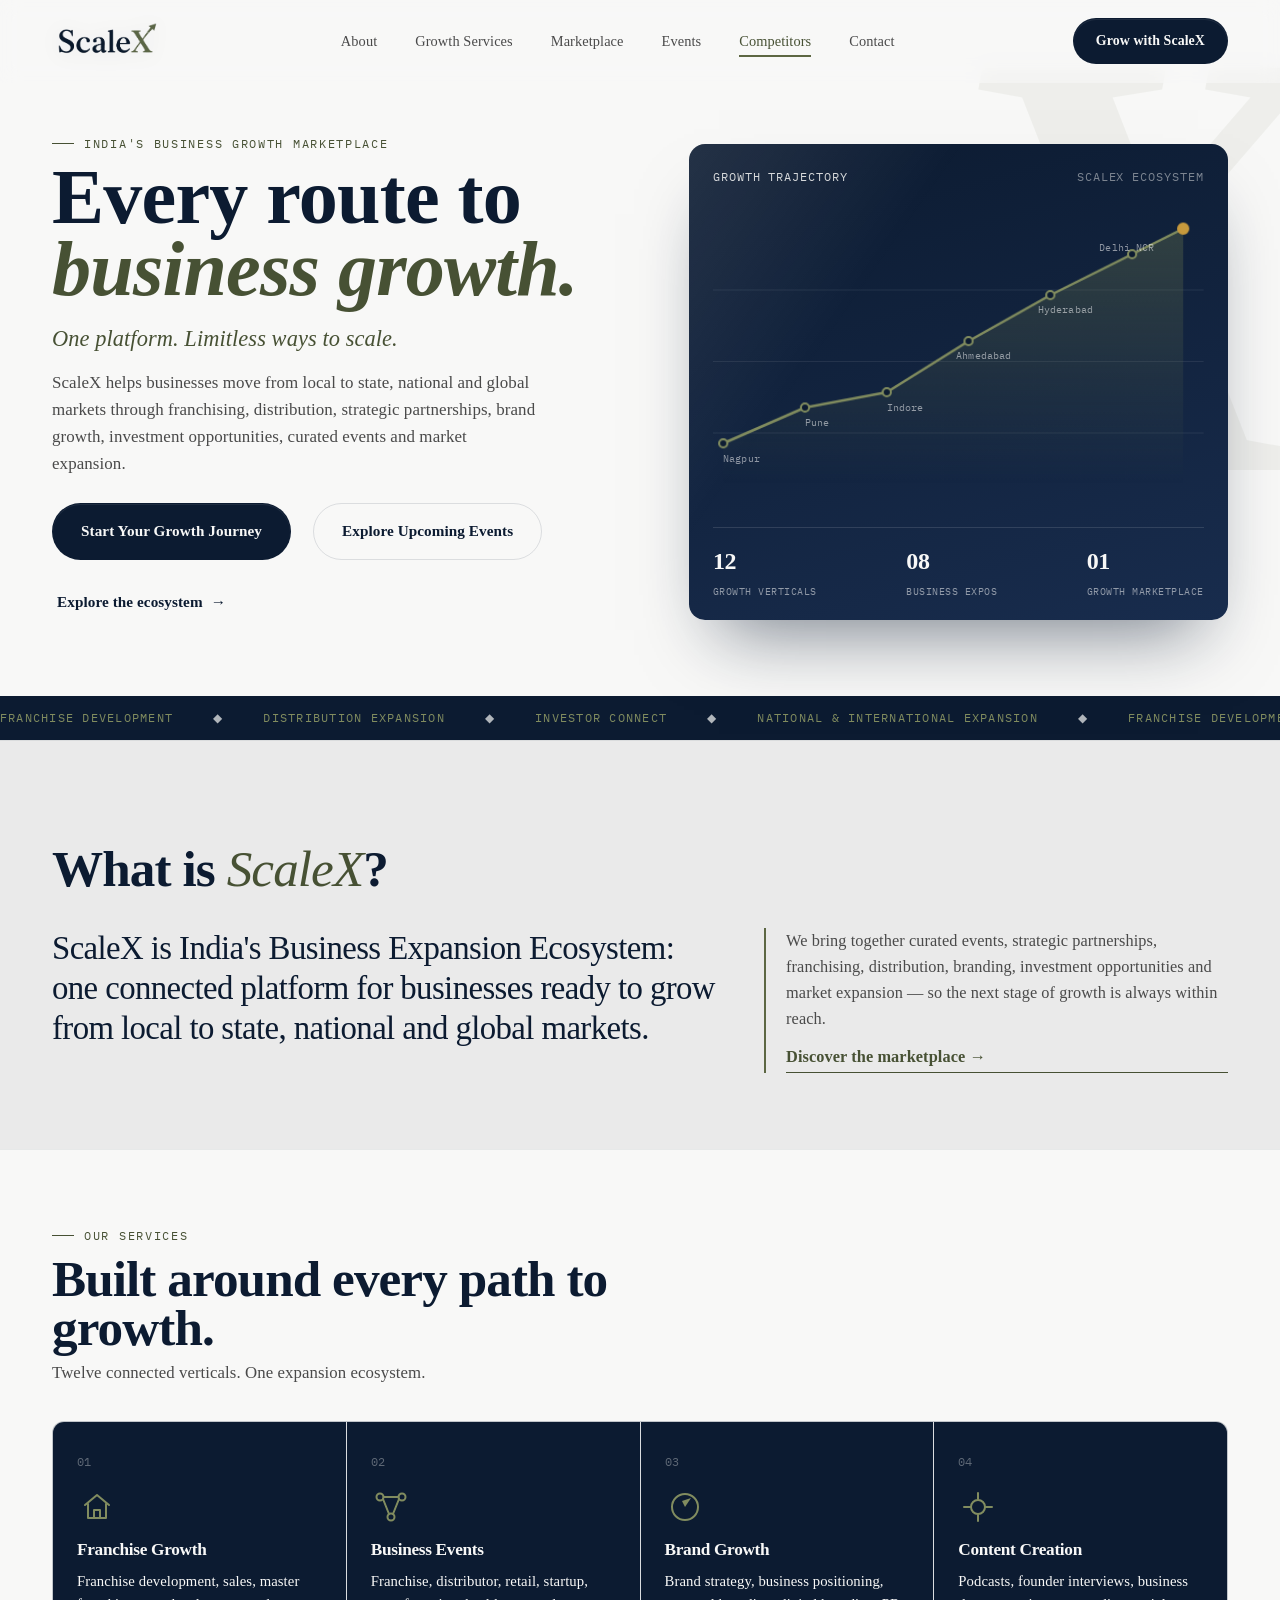
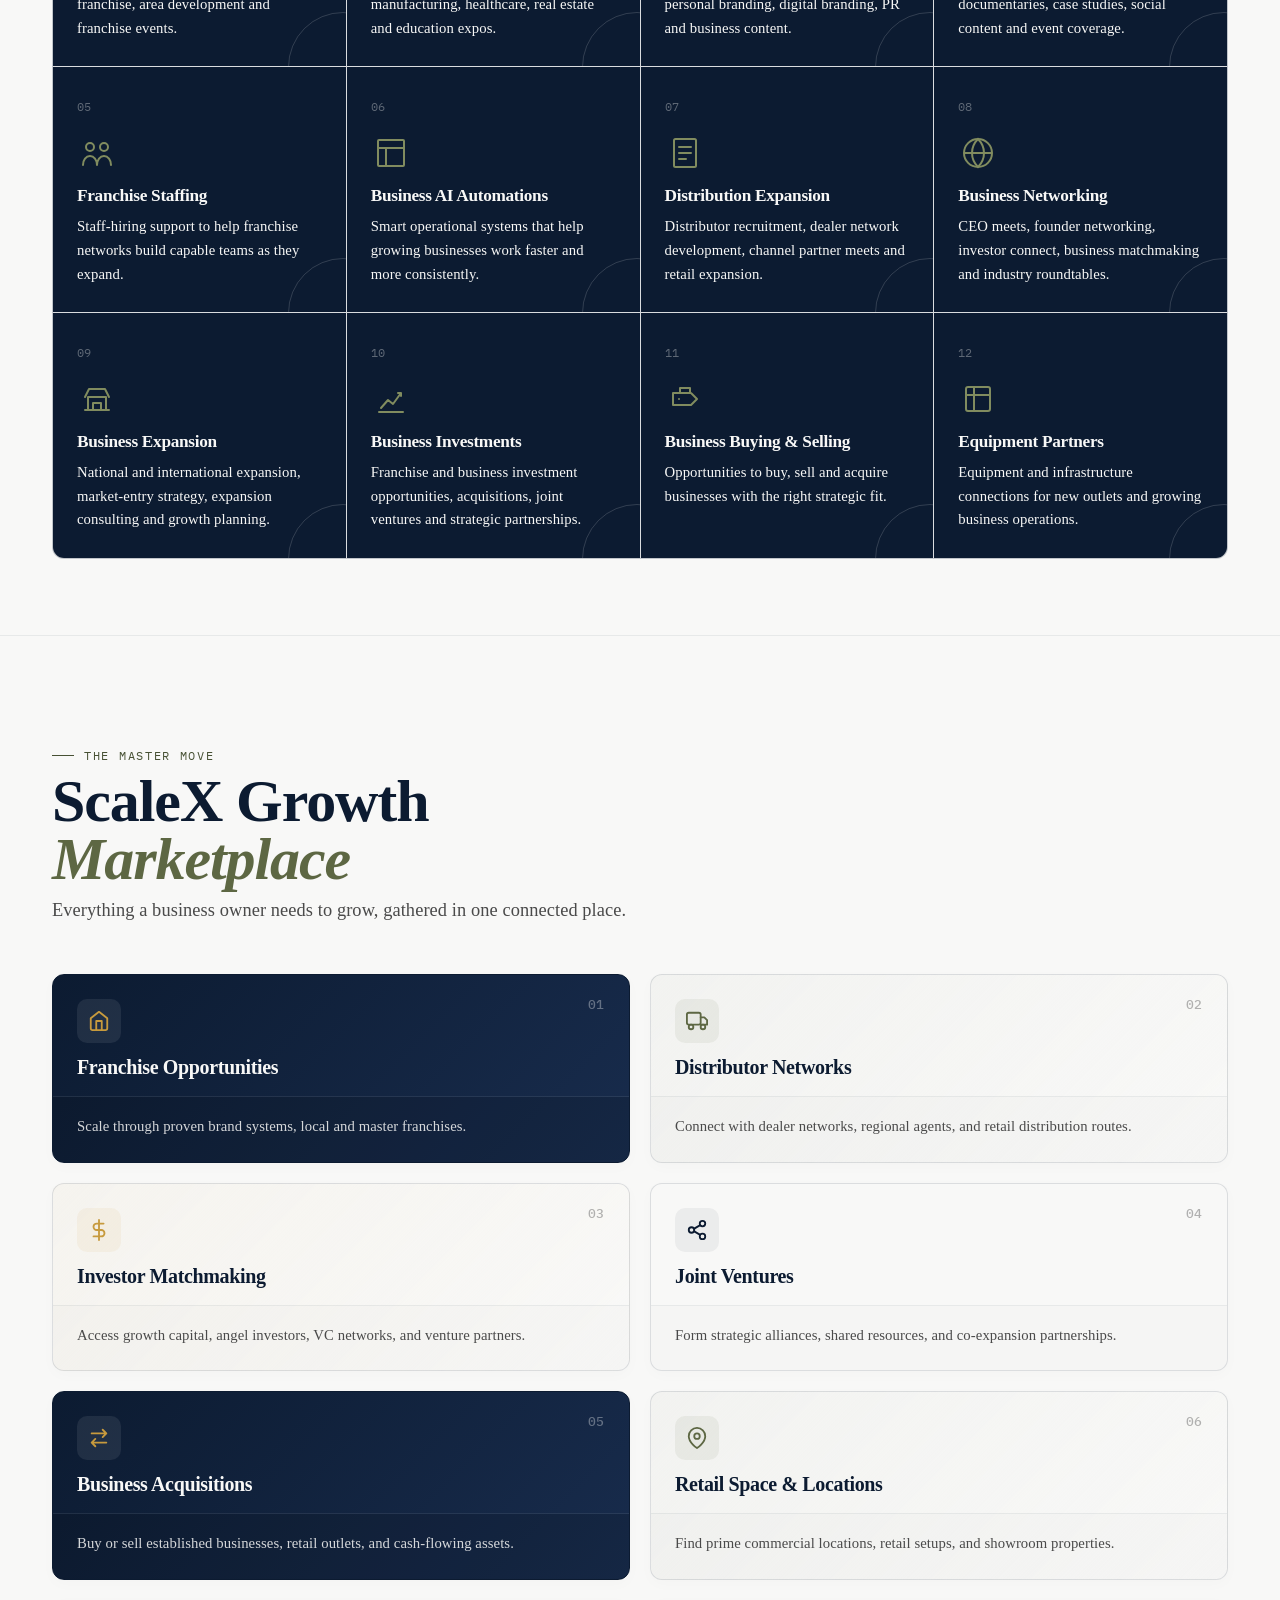
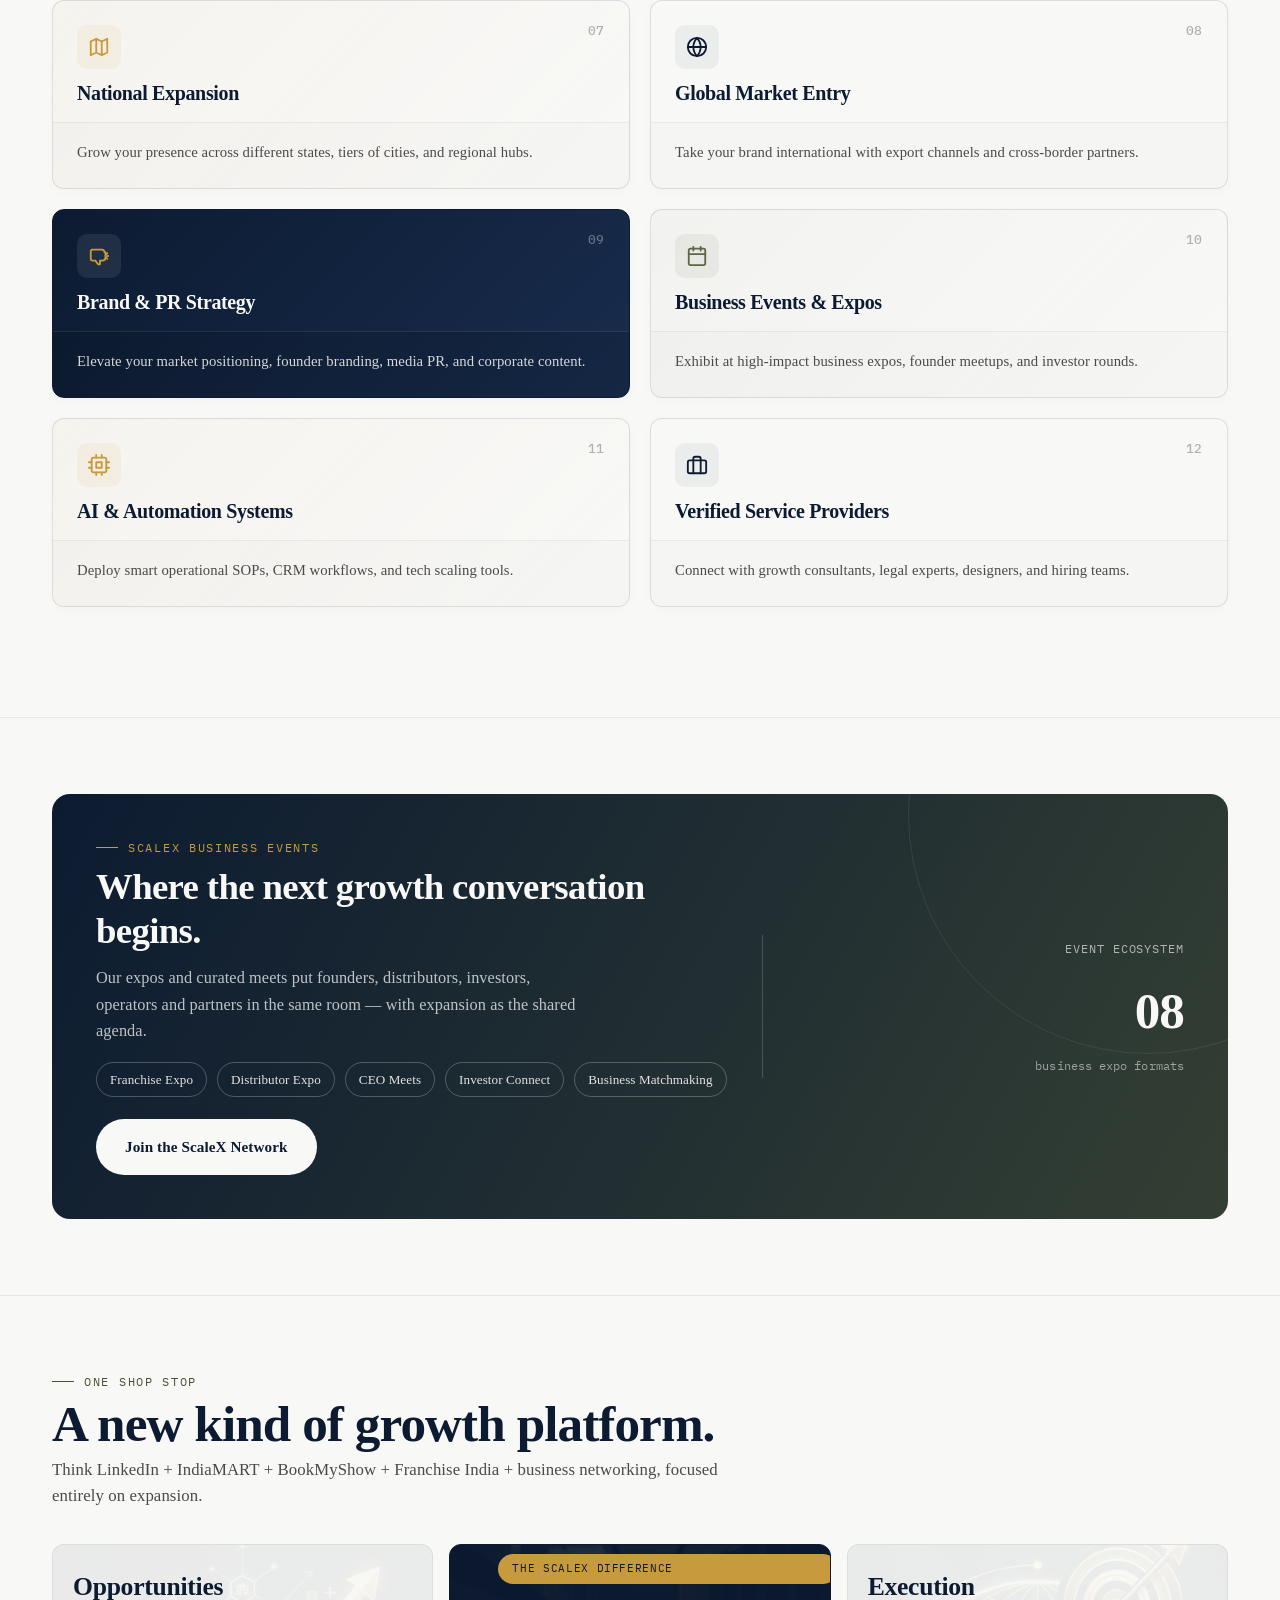
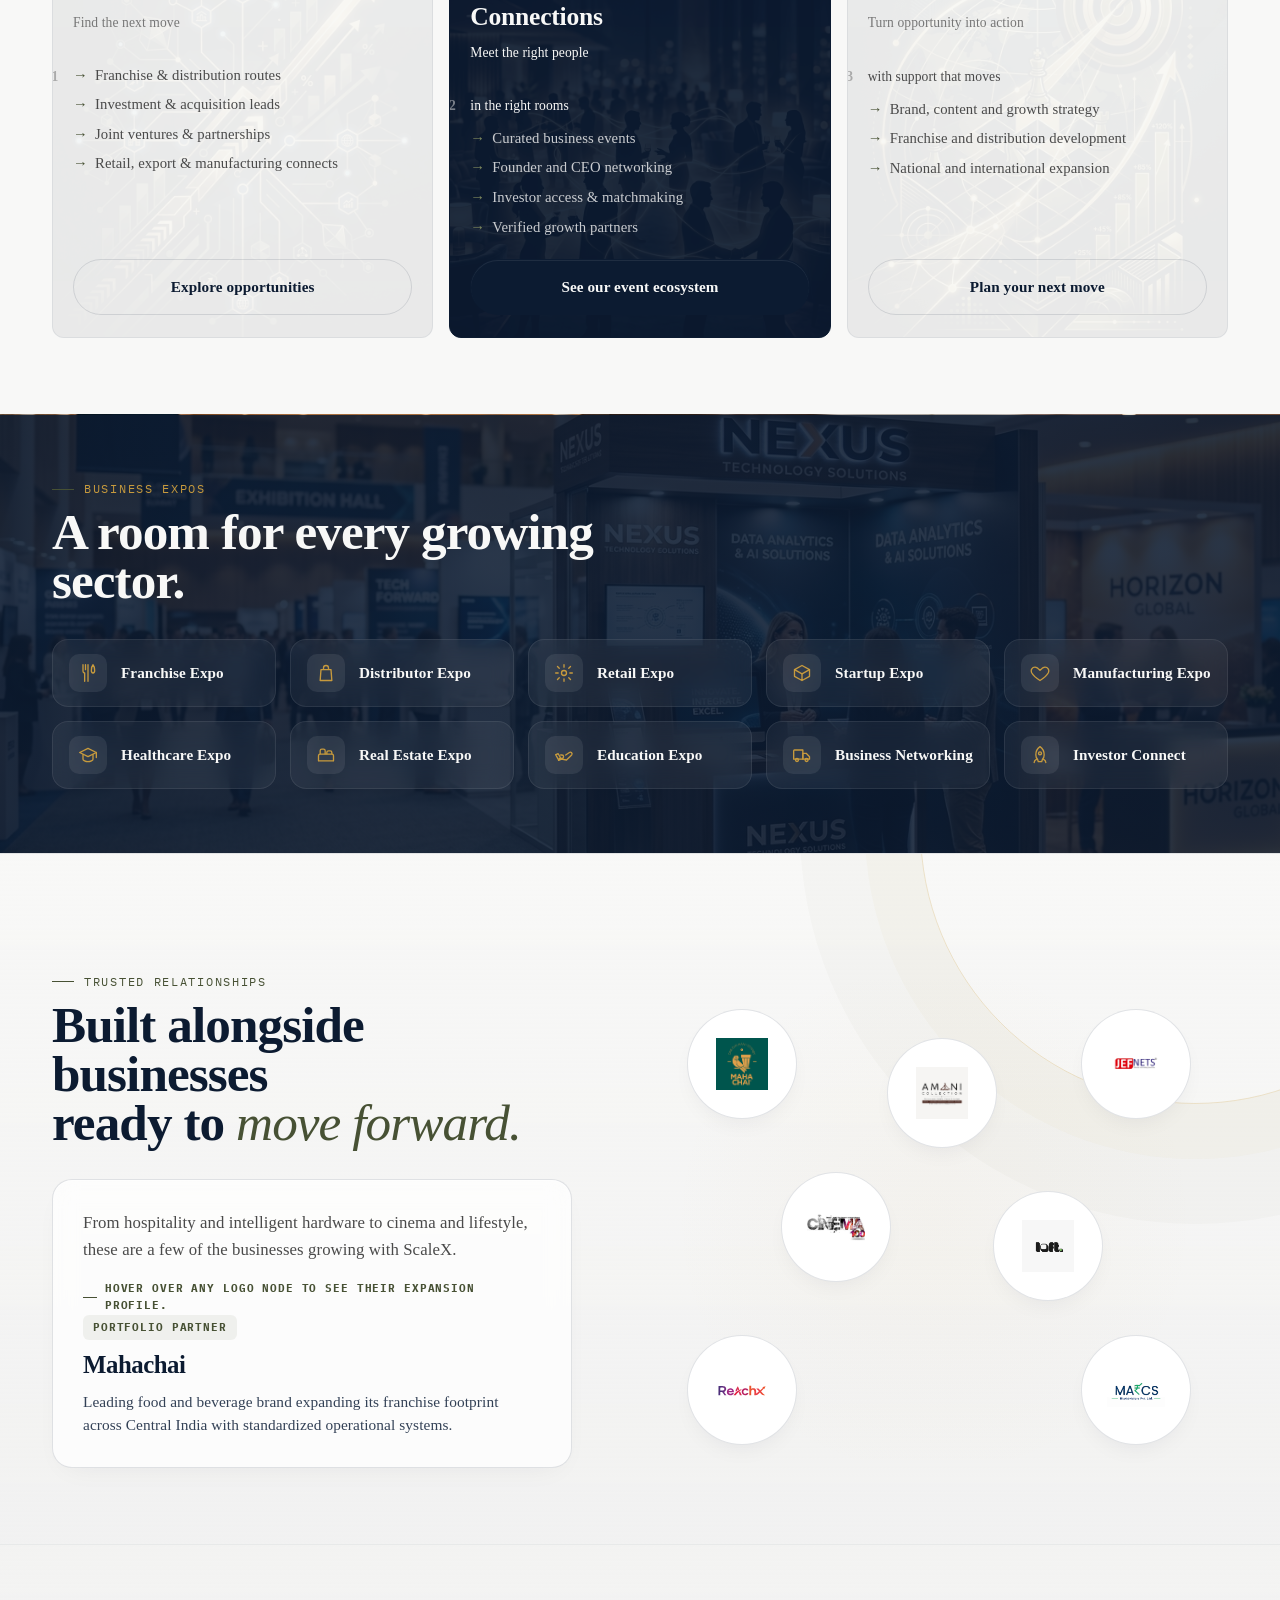
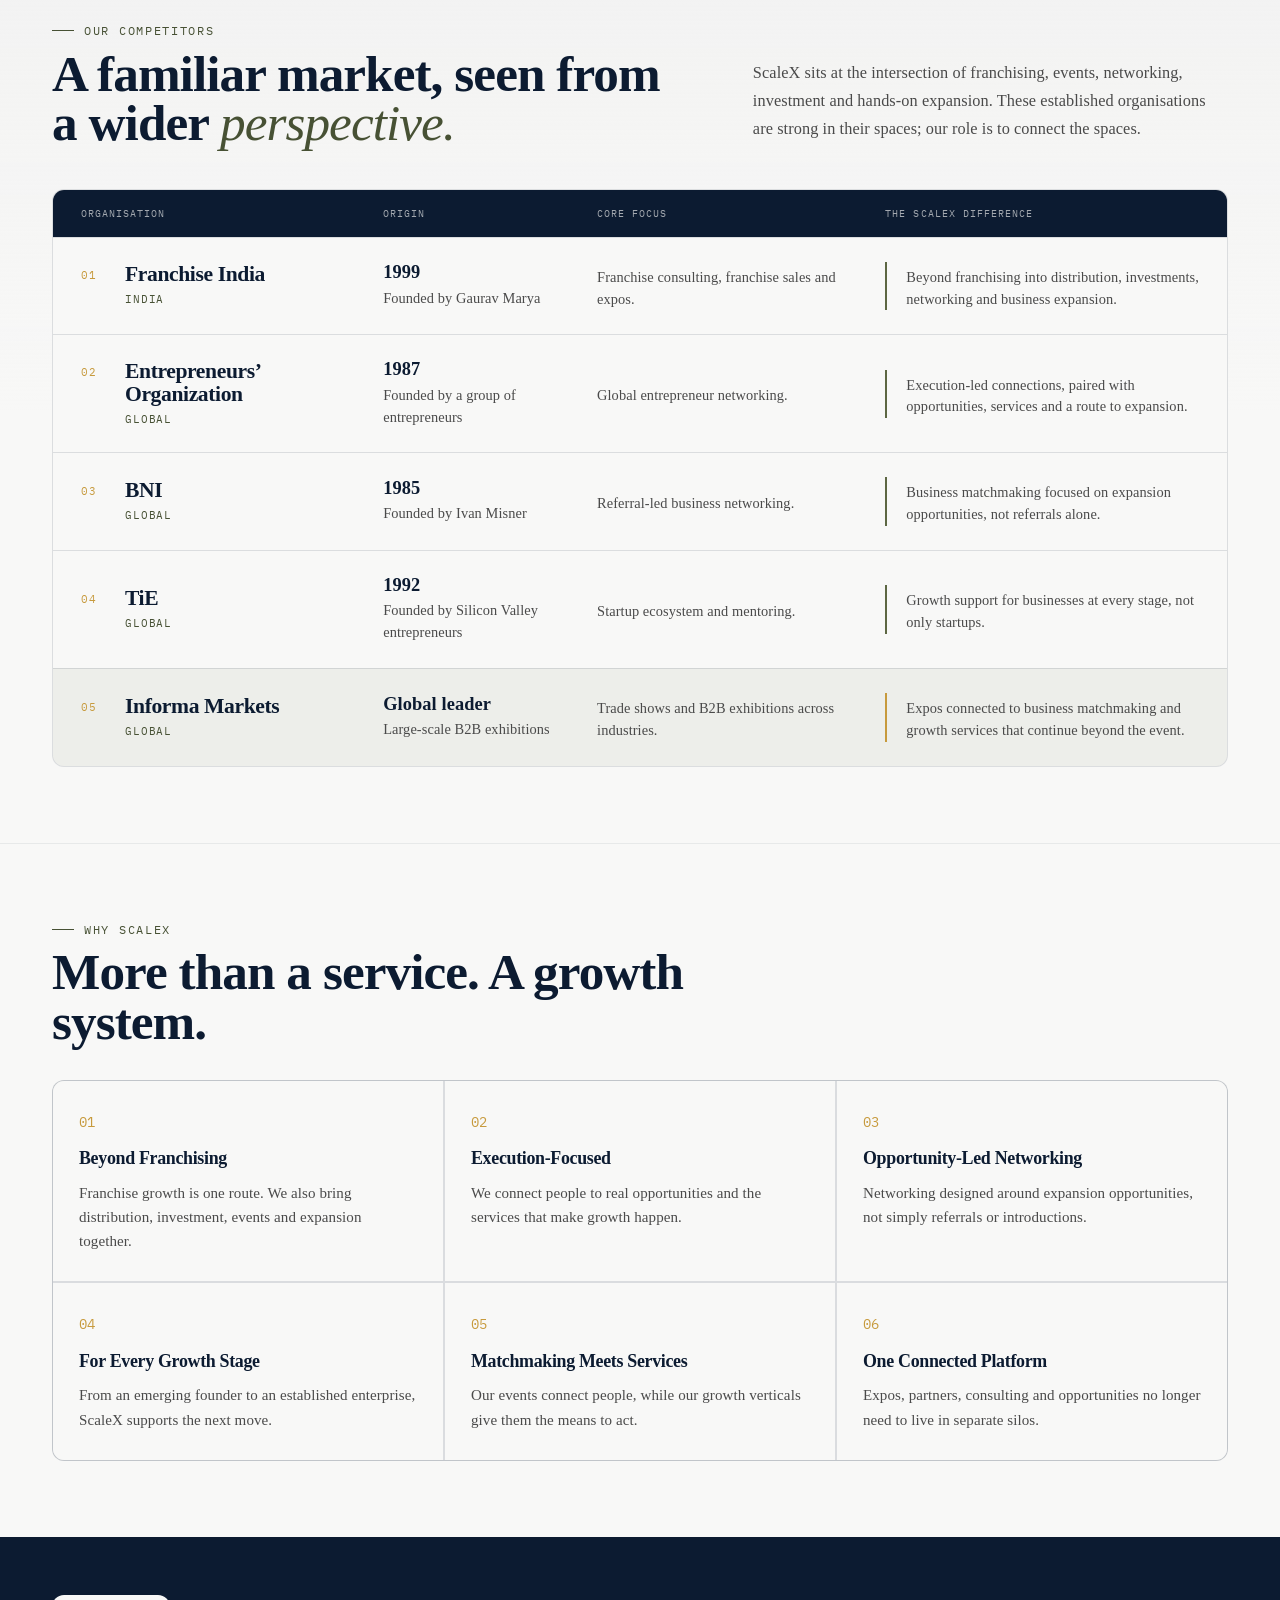
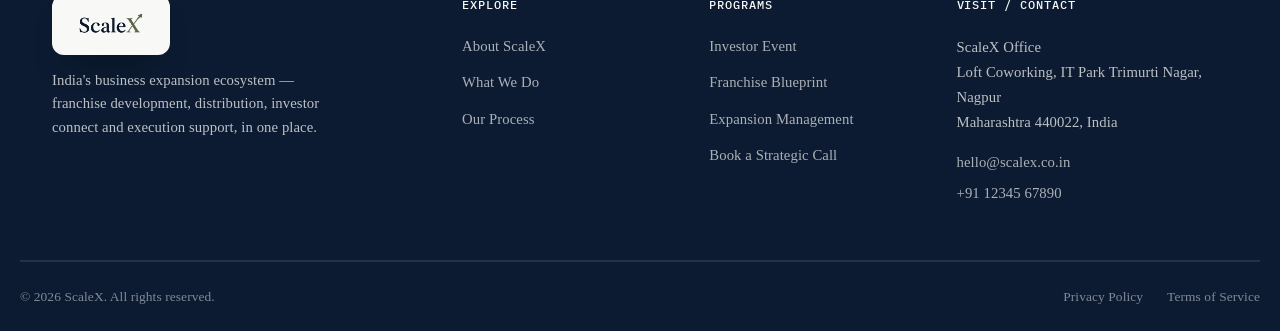
==== commit e853d1ad: "Improvised few sections" ====
--- a/index.html
+++ b/index.html
@@ -275,36 +275,175 @@
       <h2 id="process-title">ScaleX Growth <em>Marketplace</em></h2>
       <p>Everything a business owner needs to grow, gathered in one connected place.</p>
     </header>
-    <ol class="process-list">
-      <li class="process-row">
-        <article class="process-card"><span class="process-number">01</span><h3>Find growth opportunities</h3><p>Discover franchise, distributor and dealer opportunities built for expansion.</p></article>
-        <span class="process-node"><svg viewBox="0 0 24 24" aria-hidden="true"><circle cx="10.5" cy="10.5" r="5.5"/><path d="m15 15 4 4"/></svg></span>
-      </li>
-      <li class="process-row">
-        <article class="process-card"><span class="process-number">02</span><h3>Meet capital &amp; partners</h3><p>Connect with investors, joint-venture opportunities, manufacturing and export partners.</p></article>
-        <span class="process-node"><svg viewBox="0 0 24 24" aria-hidden="true"><path d="M4 17 10 11l4 3 6-8"/><path d="M16 6h4v4"/></svg></span>
-      </li>
-      <li class="process-row">
-        <article class="process-card"><span class="process-number">03</span><h3>Buy, sell or acquire</h3><p>Explore businesses for sale and acquisition opportunities with strategic potential.</p></article>
-        <span class="process-node"><svg viewBox="0 0 24 24" aria-hidden="true"><rect x="4" y="4" width="16" height="16" rx="1"/><path d="M4 10h16M10 4v16"/></svg></span>
-      </li>
-      <li class="process-row">
-        <article class="process-card"><span class="process-number">04</span><h3>Build your presence</h3><p>Find retail-space opportunities, verified service providers and growth consultants.</p></article>
-        <span class="process-node"><svg viewBox="0 0 24 24" aria-hidden="true"><path d="m4 13 11-5v8L4 11zM15 10l3-2v8l-3-2M6 15l1 4h3l-1-3"/></svg></span>
-      </li>
-      <li class="process-row">
-        <article class="process-card"><span class="process-number">05</span><h3>Join the right room</h3><p>Register for purpose-built events, meetings and business matchmaking.</p></article>
-        <span class="process-node"><svg viewBox="0 0 24 24" aria-hidden="true"><path d="M4 12h5l2 2 2-2h7M5 12l3-4 3 2M19 12l-3 4-3-2"/></svg></span>
-      </li>
-      <li class="process-row">
-        <article class="process-card"><span class="process-number">06</span><h3>Make informed moves</h3><p>Use the right people, partners and opportunities to turn plans into momentum.</p></article>
-        <span class="process-node"><svg viewBox="0 0 24 24" aria-hidden="true"><path d="M7 3h8l3 3v15H7zM15 3v4h4M10 12h5M10 16h4"/></svg></span>
-      </li>
-      <li class="process-row">
-        <article class="process-card"><span class="process-number">07</span><h3>Grow without silos</h3><p>One marketplace for opportunities, relationships, services and the next stage of business.</p></article>
-        <span class="process-node"><svg viewBox="0 0 24 24" aria-hidden="true"><path d="M4 20h16M6 20V9h12v11M4 9l2-5h12l2 5M9 20v-5h6v5"/></svg></span>
-      </li>
-    </ol>
+    <div class="marketplace-grid">
+      <!-- Card 1 (Navy Theme) -->
+      <div class="marketplace-card marketplace-card--navy reveal">
+        <div class="marketplace-card-top">
+          <span class="marketplace-number">01</span>
+          <span class="marketplace-icon">
+            <svg viewBox="0 0 24 24" fill="none"><path d="M3 9l9-7 9 7v11a2 2 0 0 1-2 2H5a2 2 0 0 1-2-2z" stroke="currentColor" stroke-width="2" stroke-linejoin="round"/><path d="M9 22V12h6v10" stroke="currentColor" stroke-width="2" stroke-linejoin="round"/></svg>
+          </span>
+          <h3>Franchise Opportunities</h3>
+        </div>
+        <div class="marketplace-card-bottom">
+          <p>Scale through proven brand systems, local and master franchises.</p>
+        </div>
+      </div>
+
+      <!-- Card 2 (Olive Theme) -->
+      <div class="marketplace-card marketplace-card--olive reveal">
+        <div class="marketplace-card-top">
+          <span class="marketplace-number">02</span>
+          <span class="marketplace-icon">
+            <svg viewBox="0 0 24 24" fill="none"><rect x="1" y="3" width="15" height="13" rx="2" stroke="currentColor" stroke-width="2"/><path d="M16 8h4l3 3v5h-7" stroke="currentColor" stroke-width="2" stroke-linejoin="round"/><circle cx="5.5" cy="18.5" r="2.5" stroke="currentColor" stroke-width="2"/><circle cx="18.5" cy="18.5" r="2.5" stroke="currentColor" stroke-width="2"/></svg>
+          </span>
+          <h3>Distributor Networks</h3>
+        </div>
+        <div class="marketplace-card-bottom">
+          <p>Connect with dealer networks, regional agents, and retail distribution routes.</p>
+        </div>
+      </div>
+
+      <!-- Card 3 (Gold Theme) -->
+      <div class="marketplace-card marketplace-card--gold reveal">
+        <div class="marketplace-card-top">
+          <span class="marketplace-number">03</span>
+          <span class="marketplace-icon">
+            <svg viewBox="0 0 24 24" fill="none"><path d="M12 1v22M17 5H9.5a3.5 3.5 0 0 0 0 7h5a3.5 3.5 0 0 1 0 7H6" stroke="currentColor" stroke-width="2" stroke-linecap="round" stroke-linejoin="round"/></svg>
+          </span>
+          <h3>Investor Matchmaking</h3>
+        </div>
+        <div class="marketplace-card-bottom">
+          <p>Access growth capital, angel investors, VC networks, and venture partners.</p>
+        </div>
+      </div>
+
+      <!-- Card 4 (Default Theme) -->
+      <div class="marketplace-card reveal">
+        <div class="marketplace-card-top">
+          <span class="marketplace-number">04</span>
+          <span class="marketplace-icon">
+            <svg viewBox="0 0 24 24" fill="none"><circle cx="18" cy="5" r="3" stroke="currentColor" stroke-width="2"/><circle cx="6" cy="12" r="3" stroke="currentColor" stroke-width="2"/><circle cx="18" cy="19" r="3" stroke="currentColor" stroke-width="2"/><path d="m9 10.5 6-3.5M9 13.5l6 3.5" stroke="currentColor" stroke-width="2"/></svg>
+          </span>
+          <h3>Joint Ventures</h3>
+        </div>
+        <div class="marketplace-card-bottom">
+          <p>Form strategic alliances, shared resources, and co-expansion partnerships.</p>
+        </div>
+      </div>
+
+      <!-- Card 5 (Navy Theme) -->
+      <div class="marketplace-card marketplace-card--navy reveal">
+        <div class="marketplace-card-top">
+          <span class="marketplace-number">05</span>
+          <span class="marketplace-icon">
+            <svg viewBox="0 0 24 24" fill="none"><path d="m16 3 4 4-4 4M20 7H4M8 21l-4-4 4-4M4 17h16" stroke="currentColor" stroke-width="2" stroke-linecap="round" stroke-linejoin="round"/></svg>
+          </span>
+          <h3>Business Acquisitions</h3>
+        </div>
+        <div class="marketplace-card-bottom">
+          <p>Buy or sell established businesses, retail outlets, and cash-flowing assets.</p>
+        </div>
+      </div>
+
+      <!-- Card 6 (Olive Theme) -->
+      <div class="marketplace-card marketplace-card--olive reveal">
+        <div class="marketplace-card-top">
+          <span class="marketplace-number">06</span>
+          <span class="marketplace-icon">
+            <svg viewBox="0 0 24 24" fill="none"><path d="M21 10c0 7-9 13-9 13s-9-6-9-13a9 9 0 0 1 18 0z" stroke="currentColor" stroke-width="2"/><circle cx="12" cy="10" r="3" stroke="currentColor" stroke-width="2"/></svg>
+          </span>
+          <h3>Retail Space &amp; Locations</h3>
+        </div>
+        <div class="marketplace-card-bottom">
+          <p>Find prime commercial locations, retail setups, and showroom properties.</p>
+        </div>
+      </div>
+
+      <!-- Card 7 (Gold Theme) -->
+      <div class="marketplace-card marketplace-card--gold reveal">
+        <div class="marketplace-card-top">
+          <span class="marketplace-number">07</span>
+          <span class="marketplace-icon">
+            <svg viewBox="0 0 24 24" fill="none"><path d="m3 6 6-3 6 3 6-3v15l-6 3-6-3-6 3V6zM9 3v15M15 6v15" stroke="currentColor" stroke-width="2" stroke-linejoin="round"/></svg>
+          </span>
+          <h3>National Expansion</h3>
+        </div>
+        <div class="marketplace-card-bottom">
+          <p>Grow your presence across different states, tiers of cities, and regional hubs.</p>
+        </div>
+      </div>
+
+      <!-- Card 8 (Default Theme) -->
+      <div class="marketplace-card reveal">
+        <div class="marketplace-card-top">
+          <span class="marketplace-number">08</span>
+          <span class="marketplace-icon">
+            <svg viewBox="0 0 24 24" fill="none"><circle cx="12" cy="12" r="10" stroke="currentColor" stroke-width="2"/><path d="M2 12h20M12 2a15.3 15.3 0 0 1 4 10 15.3 15.3 0 0 1-4 10 15.3 15.3 0 0 1-4-10 15.3 15.3 0 0 1 4-10z" stroke="currentColor" stroke-width="2"/></svg>
+          </span>
+          <h3>Global Market Entry</h3>
+        </div>
+        <div class="marketplace-card-bottom">
+          <p>Take your brand international with export channels and cross-border partners.</p>
+        </div>
+      </div>
+
+      <!-- Card 9 (Navy Theme) -->
+      <div class="marketplace-card marketplace-card--navy reveal">
+        <div class="marketplace-card-top">
+          <span class="marketplace-number">09</span>
+          <span class="marketplace-icon">
+            <svg viewBox="0 0 24 24" fill="none"><path d="M18 8a3 3 0 0 0-3-3H5a2 2 0 0 0-2 2v8a2 2 0 0 0 2 2h3l3 4h2v-4h3a3 3 0 0 0 3-3V8zM22 12h-1M21 9l-1 1M21 15l-1-1" stroke="currentColor" stroke-width="2" stroke-linecap="round" stroke-linejoin="round"/></svg>
+          </span>
+          <h3>Brand &amp; PR Strategy</h3>
+        </div>
+        <div class="marketplace-card-bottom">
+          <p>Elevate your market positioning, founder branding, media PR, and corporate content.</p>
+        </div>
+      </div>
+
+      <!-- Card 10 (Olive Theme) -->
+      <div class="marketplace-card marketplace-card--olive reveal">
+        <div class="marketplace-card-top">
+          <span class="marketplace-number">10</span>
+          <span class="marketplace-icon">
+            <svg viewBox="0 0 24 24" fill="none"><rect x="3" y="4" width="18" height="18" rx="2" stroke="currentColor" stroke-width="2"/><path d="M16 2v4M8 2v4M3 10h18" stroke="currentColor" stroke-width="2" stroke-linecap="round"/></svg>
+          </span>
+          <h3>Business Events &amp; Expos</h3>
+        </div>
+        <div class="marketplace-card-bottom">
+          <p>Exhibit at high-impact business expos, founder meetups, and investor rounds.</p>
+        </div>
+      </div>
+
+      <!-- Card 11 (Gold Theme) -->
+      <div class="marketplace-card marketplace-card--gold reveal">
+        <div class="marketplace-card-top">
+          <span class="marketplace-number">11</span>
+          <span class="marketplace-icon">
+            <svg viewBox="0 0 24 24" fill="none"><rect x="4" y="4" width="16" height="16" rx="2" stroke="currentColor" stroke-width="2"/><path d="M9 9h6v6H9zM9 1v3M15 1v3M9 20v3M15 20v3M20 9h3M20 15h3M1 9h3M1 15h3" stroke="currentColor" stroke-width="2" stroke-linecap="round"/></svg>
+          </span>
+          <h3>AI &amp; Automation Systems</h3>
+        </div>
+        <div class="marketplace-card-bottom">
+          <p>Deploy smart operational SOPs, CRM workflows, and tech scaling tools.</p>
+        </div>
+      </div>
+
+      <!-- Card 12 (Default Theme) -->
+      <div class="marketplace-card reveal">
+        <div class="marketplace-card-top">
+          <span class="marketplace-number">12</span>
+          <span class="marketplace-icon">
+            <svg viewBox="0 0 24 24" fill="none"><rect x="2" y="7" width="20" height="14" rx="2" stroke="currentColor" stroke-width="2"/><path d="M16 21V5a2 2 0 0 0-2-2h-4a2 2 0 0 0-2 2v16" stroke="currentColor" stroke-width="2"/></svg>
+          </span>
+          <h3>Verified Service Providers</h3>
+        </div>
+        <div class="marketplace-card-bottom">
+          <p>Connect with growth consultants, legal experts, designers, and hiring teams.</p>
+        </div>
+      </div>
+    </div>
   </div>
 </section>
 
@@ -350,6 +489,7 @@
 
     <div class="pricing-grid">
       <div class="price-card reveal">
+        <div class="price-card-bg" style="background-image: url('assets/card_opportunities.jpg');"></div>
         <h3>Opportunities</h3>
         <p class="price-tagline">Find the next move</p>
         <div class="price-amount">01</div>
@@ -363,6 +503,7 @@
       </div>
 
       <div class="price-card price-card--featured reveal">
+        <div class="price-card-bg" style="background-image: url('assets/card_connections.jpg');"></div>
         <span class="price-badge">The ScaleX Difference</span>
         <h3>Connections</h3>
         <p class="price-tagline">Meet the right people</p>
@@ -378,6 +519,7 @@
       </div>
 
       <div class="price-card reveal">
+        <div class="price-card-bg" style="background-image: url('assets/card_execution.jpg');"></div>
         <h3>Execution</h3>
         <p class="price-tagline">Turn opportunity into action</p>
         <div class="price-amount">03</div>
--- a/style.css
+++ b/style.css
@@ -558,27 +558,159 @@
 }
 
 /* ===================================================================
-   Expansion process
+   ScaleX Growth Marketplace (4x3 Grid)
 =================================================================== */
 .expansion-process,.cta-band{ border-top:1px solid var(--line-soft); }
 .expansion-process{ background:var(--paper); padding:110px 0; font-family:var(--font-body); }
-.process-header{ max-width:670px; margin:0 0 56px; text-align:left; }
+.process-header{ max-width:670px; margin:0 0 48px; text-align:left; }
 .process-eyebrow{ display:flex; align-items:center; gap:10px; color:var(--olive-dark); font-family:var(--font-mono); font-size:.76rem; letter-spacing:.14em; text-transform:uppercase; }
 .process-eyebrow::before{ content:''; width:22px; height:1px; background:var(--olive-dark); }
 .process-eyebrow::after{ display:none; }
 .process-header h2{ margin:8px 0; color:var(--navy); font-family:var(--font-display); font-size:clamp(2.7rem,4.8vw,3.75rem); font-weight:600; letter-spacing:-.018em; line-height:.96; }
 .process-header h2 em{ color:var(--olive); }
 .process-header > p:last-child{ max-width:620px; margin:0; color:var(--ink-soft); font-size:1.15rem; line-height:1.6; }
-.process-list{ margin:0; padding:0; list-style:none; border-top:1px solid var(--navy); }
-.process-row{ display:grid; grid-template-columns:80px 78px minmax(210px,1fr) minmax(280px,1.45fr); gap:20px; align-items:center; min-height:124px; padding:20px 20px 20px 28px; border-bottom:1px solid #d8d7d2; transition:background .35s ease,transform .35s ease,box-shadow .35s ease,border-radius .35s ease; }
-.process-card{ display:contents; }
-.process-number{ grid-column:1; grid-row:1; color:#b8b8b4; font-family:var(--font-display); font-size:1.65rem; font-style:italic; transition:color .35s ease; }
-.process-node{ grid-column:2; grid-row:1; justify-self:center; display:grid; place-items:center; width:52px; height:52px; border-radius:50%; background:var(--navy); box-shadow:0 5px 10px rgba(12,27,49,.18); color:var(--paper); transition:background .35s ease,color .35s ease,transform .35s ease; }
-.process-node svg{ width:22px; height:22px; fill:none; stroke:currentColor; stroke-width:2; stroke-linecap:round; stroke-linejoin:round; }
-.process-card h3{ grid-column:3; grid-row:1; margin:0; color:var(--navy); font-family:var(--font-body); font-size:1.3rem; font-weight:600; }
-.process-card p{ grid-column:4; grid-row:1; margin:0; max-width:520px; color:var(--ink-soft); font-size:1rem; line-height:1.65; }
-@media (hover:hover) and (min-width:761px){ .process-row:hover{ position:relative; z-index:1; background:#fff; border-radius:10px; transform:translate(14px,-3px); box-shadow:0 12px 24px rgba(12,27,49,.1); }.process-row:hover .process-number{ color:var(--olive); }.process-row:hover .process-node{ background:var(--paper-2); color:var(--navy); transform:scale(1.06); } }
-@media (max-width:760px){ .expansion-process{ padding:76px 0; }.process-header{ margin-bottom:38px; }.process-list{ border-top-color:var(--navy); }.process-row{ grid-template-columns:62px 1fr; gap:6px 12px; min-height:0; padding:21px 16px; }.process-node{ display:none; }.process-number{ grid-column:1; grid-row:1; font-size:1.35rem; }.process-card h3{ grid-column:2; grid-row:1; font-size:1.15rem; }.process-card p{ grid-column:1 / -1; grid-row:2; max-width:520px; padding-left:74px; font-size:.96rem; } }
+
+.marketplace-grid {
+  display: grid;
+  grid-template-columns: repeat(3, 1fr);
+  gap: 24px;
+}
+.marketplace-card {
+  position: relative;
+  background: var(--paper);
+  border: 1px solid var(--line);
+  border-radius: var(--radius);
+  display: flex;
+  flex-direction: column;
+  overflow: hidden;
+  transition: transform 0.4s var(--ease), box-shadow 0.4s var(--ease), border-color 0.35s ease;
+  box-shadow: 0 4px 15px rgba(12, 27, 49, 0.02);
+}
+.marketplace-card-top {
+  padding: 24px 24px 16px;
+  border-bottom: 1px solid var(--line-soft);
+  position: relative;
+  display: flex;
+  flex-direction: column;
+  align-items: flex-start;
+  gap: 12px;
+}
+.marketplace-card-bottom {
+  padding: 18px 24px 24px;
+  flex-grow: 1;
+  background: rgba(12, 27, 49, 0.012);
+}
+.marketplace-number {
+  position: absolute;
+  top: 20px;
+  right: 24px;
+  font-family: var(--font-mono);
+  font-size: 0.8rem;
+  font-weight: 500;
+  color: var(--ink-faint);
+  opacity: 0.55;
+  letter-spacing: 0.05em;
+}
+.marketplace-icon {
+  width: 44px;
+  height: 44px;
+  display: flex;
+  align-items: center;
+  justify-content: center;
+  border-radius: 10px;
+  background: rgba(12, 27, 49, 0.05);
+  color: var(--navy);
+  transition: transform 0.4s var(--ease), background 0.35s ease;
+}
+.marketplace-icon svg {
+  width: 22px;
+  height: 22px;
+  stroke: currentColor;
+  stroke-width: 2;
+  stroke-linecap: round;
+  stroke-linejoin: round;
+  fill: none;
+}
+.marketplace-card h3 {
+  margin: 0;
+  font-family: var(--font-body);
+  font-size: 1.25rem;
+  font-weight: 600;
+  color: var(--navy);
+  line-height: 1.25;
+}
+.marketplace-card-bottom p {
+  margin: 0;
+  font-size: 0.92rem;
+  color: var(--ink-soft);
+  line-height: 1.55;
+}
+
+/* --- Theme 1: Navy (Featured) --- */
+.marketplace-card--navy {
+  background: linear-gradient(135deg, var(--navy) 0%, var(--navy-2) 100%);
+  border-color: var(--navy);
+}
+.marketplace-card--navy .marketplace-card-top {
+  border-bottom-color: rgba(255, 255, 255, 0.08);
+}
+.marketplace-card--navy .marketplace-card-bottom {
+  background: rgba(0, 0, 0, 0.12);
+}
+.marketplace-card--navy .marketplace-number {
+  color: var(--paper);
+  opacity: 0.35;
+}
+.marketplace-card--navy .marketplace-icon {
+  background: rgba(255, 255, 255, 0.08);
+  color: var(--gold);
+}
+.marketplace-card--navy h3 {
+  color: var(--paper);
+}
+.marketplace-card--navy .marketplace-card-bottom p {
+  color: rgba(248, 248, 247, 0.85);
+}
+
+/* --- Theme 2: Olive Accent --- */
+.marketplace-card--olive {
+  background: linear-gradient(135deg, rgba(93, 103, 67, 0.035) 0%, var(--paper) 100%);
+}
+.marketplace-card--olive .marketplace-icon {
+  background: rgba(93, 103, 67, 0.08);
+  color: var(--olive);
+}
+
+/* --- Theme 3: Gold Accent --- */
+.marketplace-card--gold {
+  background: linear-gradient(135deg, rgba(199, 154, 61, 0.045) 0%, var(--paper) 100%);
+}
+.marketplace-card--gold .marketplace-icon {
+  background: rgba(199, 154, 61, 0.08);
+  color: var(--gold);
+}
+
+/* --- Hover Effects --- */
+.marketplace-card:hover {
+  transform: translateY(-6px);
+  box-shadow: 0 20px 40px -18px rgba(12, 27, 49, 0.16);
+}
+.marketplace-card--navy:hover {
+  box-shadow: 0 20px 40px -18px rgba(12, 27, 49, 0.35);
+  border-color: var(--olive-light);
+}
+.marketplace-card--olive:hover {
+  border-color: rgba(93, 103, 67, 0.35);
+}
+.marketplace-card--gold:hover {
+  border-color: rgba(199, 154, 61, 0.35);
+}
+.marketplace-card:hover .marketplace-icon {
+  transform: scale(1.08);
+}
+.marketplace-card--navy:hover .marketplace-icon {
+  background: rgba(255, 255, 255, 0.14);
+}
 
 /* ===================================================================
    Investor Event
@@ -654,22 +786,27 @@
 .pricing-grid{
   display: grid;
   grid-template-columns: repeat(3, 1fr);
-  gap: 26px;
+  gap: 20px;
   align-items: stretch;
 }
 .price-card{
   background: var(--paper);
   border: 1px solid var(--line);
   border-radius: var(--radius);
-  padding: 38px 32px;
+  padding: 26px 28px;
   display: flex;
   flex-direction: column;
   position: relative;
+  overflow: hidden;
   transition: transform .4s var(--ease), box-shadow .4s var(--ease);
 }
+.price-card > *:not(.price-card-bg) {
+  position: relative;
+  z-index: 1;
+}
 .price-card:hover{
-  transform: translateY(-8px);
-  box-shadow: 0 30px 50px -28px rgba(12,27,49,0.28);
+  transform: translateY(-6px);
+  box-shadow: 0 20px 40px -20px rgba(12,27,49,0.2);
 }
 .price-card--featured{
   background: var(--navy);
@@ -683,7 +820,7 @@
 .price-card--featured .price-list li::before{ color: var(--olive-light); }
 .price-badge{
   position: absolute;
-  top: -13px; left: 32px;
+  top: -13px; left: 28px;
   background: var(--gold);
   color: var(--navy);
   font-family: var(--font-mono);
@@ -692,96 +829,149 @@
   text-transform: uppercase;
   padding: 6px 14px;
   border-radius: 999px;
-}
-.price-card h3{ font-size: 1.2rem; margin-bottom: 6px; }
-.price-tagline{ color: var(--ink-faint); font-size: 0.85rem; margin-bottom: 20px; }
+  z-index: 2;
+}
+.price-card h3{ font-size: 1.6rem; font-weight: 700; margin-bottom: 4px; letter-spacing: -0.01em; }
+.price-tagline{ color: var(--ink-faint); font-size: 0.85rem; margin-bottom: 12px; }
 .price-amount{
-  font-family: var(--font-display);
-  font-size: 2.1rem;
+  position: absolute;
+  top: 24px;
+  right: 28px;
+  font-family: var(--font-mono);
+  font-size: 0.85rem;
   font-weight: 600;
-  color: var(--navy);
+  color: var(--ink-faint);
+  opacity: 0.55;
+  letter-spacing: 0.05em;
+}
+.price-card--featured .price-amount {
+  opacity: 0.45;
 }
 .price-unit{ font-size: 1rem; font-family: var(--font-body); color: var(--ink-soft); font-weight: 500; }
-.price-alt{ font-size: 0.85rem; color: var(--ink-soft); margin-top: 4px; margin-bottom: 22px; }
-.price-list{ margin-bottom: 30px; flex-grow: 1; }
+.price-alt{ font-size: 0.85rem; color: var(--ink-soft); margin-top: 2px; margin-bottom: 12px; }
+.price-list{ margin-bottom: 18px; flex-grow: 1; }
 .price-list li{
   font-size: 0.92rem;
   color: var(--ink-soft);
   padding-left: 22px;
   position: relative;
-  margin-bottom: 12px;
+  margin-bottom: 8px;
 }
 .price-list li::before{
   content: '\2192';
   position: absolute; left:0;
   color: var(--olive-dark);
 }
-.price-card:not(.price-card--featured) .price-amount{ margin-bottom: 4px; }
-.price-card--featured .price-amount{ margin-bottom: 2px; }
-
-/* ===================================================================
-   Industries — "Who We Work With"
-=================================================================== */
-.industries{ padding: 64px 0; }
-.industries .section-head{ margin-bottom: 32px; }
+.price-card-bg {
+  position: absolute;
+  inset: 0;
+  background-size: cover;
+  background-position: center;
+  background-repeat: no-repeat;
+  z-index: 0;
+  opacity: 0.06;
+  filter: saturate(0.6) contrast(1.05);
+  transition: opacity 0.5s var(--ease), transform 0.5s var(--ease);
+  pointer-events: none;
+}
+.price-card:hover .price-card-bg {
+  opacity: 0.13;
+  transform: scale(1.06);
+}
+.price-card--featured .price-card-bg {
+  opacity: 0.08;
+}
+.price-card--featured:hover .price-card-bg {
+  opacity: 0.16;
+}
+
+/* ===================================================================
+   Industries — "Who We Work With" (Business Expos)
+=================================================================== */
+.industries {
+  padding: 80px 0;
+  position: relative;
+  background-image: linear-gradient(rgba(12, 27, 49, 0.88), rgba(12, 27, 49, 0.88)), url('assets/expo_background.jpg');
+  background-size: cover;
+  background-position: center;
+  background-repeat: no-repeat;
+  background-attachment: fixed;
+}
+.industries .section-head h2 {
+  color: var(--paper);
+}
+.industries .eyebrow {
+  color: var(--gold);
+}
 .industry-grid{
   display: grid;
   grid-template-columns: repeat(5, 1fr);
   gap: 14px;
 }
-.industry-card{
+.industry-card {
   position: relative;
   overflow: hidden;
-  display:flex;
-  align-items:center;
+  display: flex;
+  align-items: center;
   gap: 14px;
-  background: var(--paper-2);
-  border: 1px solid var(--line);
+  background: rgba(255, 255, 255, 0.05);
+  border: 1px solid rgba(255, 255, 255, 0.08);
   border-radius: 16px;
   padding: 18px 20px;
+  backdrop-filter: blur(12px);
+  -webkit-backdrop-filter: blur(12px);
+  color: rgba(248, 248, 247, 0.9);
   transition: transform .4s var(--ease), border-color .35s ease, background .35s ease, box-shadow .4s var(--ease);
 }
-.industry-card::before{
-  content:'';
-  position:absolute;
-  inset:0;
-  background: linear-gradient(135deg, var(--olive) 0%, var(--navy) 100%);
-  opacity:0;
+.industry-card::before {
+  content: '';
+  position: absolute;
+  inset: 0;
+  background: linear-gradient(135deg, rgba(93, 103, 67, 0.4) 0%, rgba(12, 27, 49, 0.4) 100%);
+  opacity: 0;
   transition: opacity .4s ease;
-  z-index:0;
-}
-.industry-icon{
-  position: relative;
-  z-index:1;
+  z-index: 0;
+}
+.industry-icon {
+  position: relative;
+  z-index: 1;
   flex: none;
-  width: 38px; height: 38px;
-  display:flex; align-items:center; justify-content:center;
+  width: 38px;
+  height: 38px;
+  display: flex;
+  align-items: center;
+  justify-content: center;
   border-radius: 10px;
-  background: var(--paper);
-  color: var(--olive-dark);
+  background: rgba(255, 255, 255, 0.08);
+  color: var(--gold);
   transition: background .35s ease, color .35s ease, transform .4s var(--ease);
 }
-.industry-icon svg{ width: 20px; height: 20px; }
-.industry-name{
-  position: relative;
-  z-index:1;
+.industry-icon svg { width: 20px; height: 20px; }
+.industry-name {
+  position: relative;
+  z-index: 1;
   font-weight: 600;
   font-size: 0.95rem;
+  color: var(--paper);
+  transition: color .35s ease;
+}
+.industry-card:hover {
+  transform: translateY(-4px);
+  border-color: var(--gold);
+  box-shadow: 0 15px 30px -15px rgba(12, 27, 49, 0.5);
+  background: rgba(255, 255, 255, 0.1);
+}
+.industry-card:hover::before {
+  opacity: 1;
+}
+.industry-card:hover .industry-icon {
+  background: var(--gold);
   color: var(--navy);
-  transition: color .35s ease;
-}
-.industry-card:hover{
-  transform: translateY(-4px);
-  border-color: transparent;
-  box-shadow: 0 20px 34px -18px rgba(12,27,49,0.35);
-}
-.industry-card:hover::before{ opacity: 1; }
-.industry-card:hover .industry-icon{
-  background: rgba(248,248,247,0.15);
+  transform: scale(1.08) rotate(-4deg);
+}
+.industry-card:hover .industry-name {
   color: var(--paper);
-  transform: scale(1.08) rotate(-4deg);
-}
-.industry-card:hover .industry-name{ color: var(--paper); }
+}
 
 /* ===================================================================
    Clients & Partners
@@ -931,9 +1121,9 @@
   width: auto;
   height: auto;
   object-fit: contain;
-  filter: grayscale(1) opacity(0.8);
+  filter: none;
+  opacity: 1;
   transition: 
-    filter 0.35s ease, 
     opacity 0.35s ease, 
     transform 0.35s var(--ease);
 }
@@ -948,7 +1138,6 @@
 }
 
 .canvas-logo-node:hover img.relationship-logo {
-  filter: grayscale(0) opacity(1);
   transform: scale(1.03);
 }
 
@@ -1429,13 +1618,14 @@
 .investor-desc{ margin-bottom: 18px; }
 .chip-row{ margin-bottom: 22px; }
 .chip{ padding: 6px 13px; }
-.pricing-grid{ gap: 18px; }
-.price-card{ padding: 30px 26px; }
-.price-tagline{ margin-bottom: 12px; }
-.price-alt{ margin-bottom: 16px; }
-.price-list{ margin-bottom: 22px; }
-.price-list li{ margin-bottom: 8px; }
-.industries{ padding: 52px 0; }
+.pricing-grid{ gap: 16px; }
+.price-card{ padding: 22px 20px; }
+.price-tagline{ margin-bottom: 8px; }
+.price-alt{ margin-bottom: 10px; }
+.price-list{ margin-bottom: 14px; }
+.price-list li{ margin-bottom: 6px; }
+.marketplace-grid{ grid-template-columns: repeat(2, 1fr); gap: 20px; }
+.industries{ padding: 64px 0; background-attachment: scroll; }
 .industry-card{ padding: 14px 16px; }
 .why-card{ padding: 28px 26px; }
 .why-card h4{ margin-top: 10px; }
@@ -1469,7 +1659,11 @@
   .section-head h2{ font-size: clamp(2.1rem, 11vw, 2.8rem); }
   .ascent-card{ padding: 18px; }
   .investor-panel{ padding: 30px 22px; }
-  .price-card,.why-card{ padding: 24px 20px; }
+  .price-card{ padding: 22px 18px; }
+  .why-card{ padding: 24px 20px; }
+  .marketplace-grid{ grid-template-columns: 1fr; gap: 16px; }
+  .marketplace-card-top{ padding: 20px 20px 14px; }
+  .marketplace-card-bottom{ padding: 16px 20px 20px; }
   .cta-band{ padding: 58px 0; }
   .site-footer{ padding-top: 46px; }
   .strategic-call-form{ grid-template-columns:1fr 1fr; gap:12px; }
@@ -1568,10 +1762,10 @@
   .section-sub{ font-size:1rem; }
   .lead-statement{ font-size:1.48rem; }
   .process-header h2{ font-size:clamp(2.25rem, 12vw, 3rem); }
-  .process-card p{ padding-left:0; }
+  .marketplace-card h3{ font-size: 1.15rem; }
   .investor-panel{ padding:28px 20px; border-radius:16px; }
   .chip{ padding:6px 11px; font-size:.75rem; }
-  .price-card{ padding:26px 20px; }
+  .price-card{ padding:22px 16px; }
   .industry-card{ min-height:64px; padding:12px; gap:9px; }
   .industry-icon{ width:34px; height:34px; }
   .industry-name{ font-size:.84rem; }
